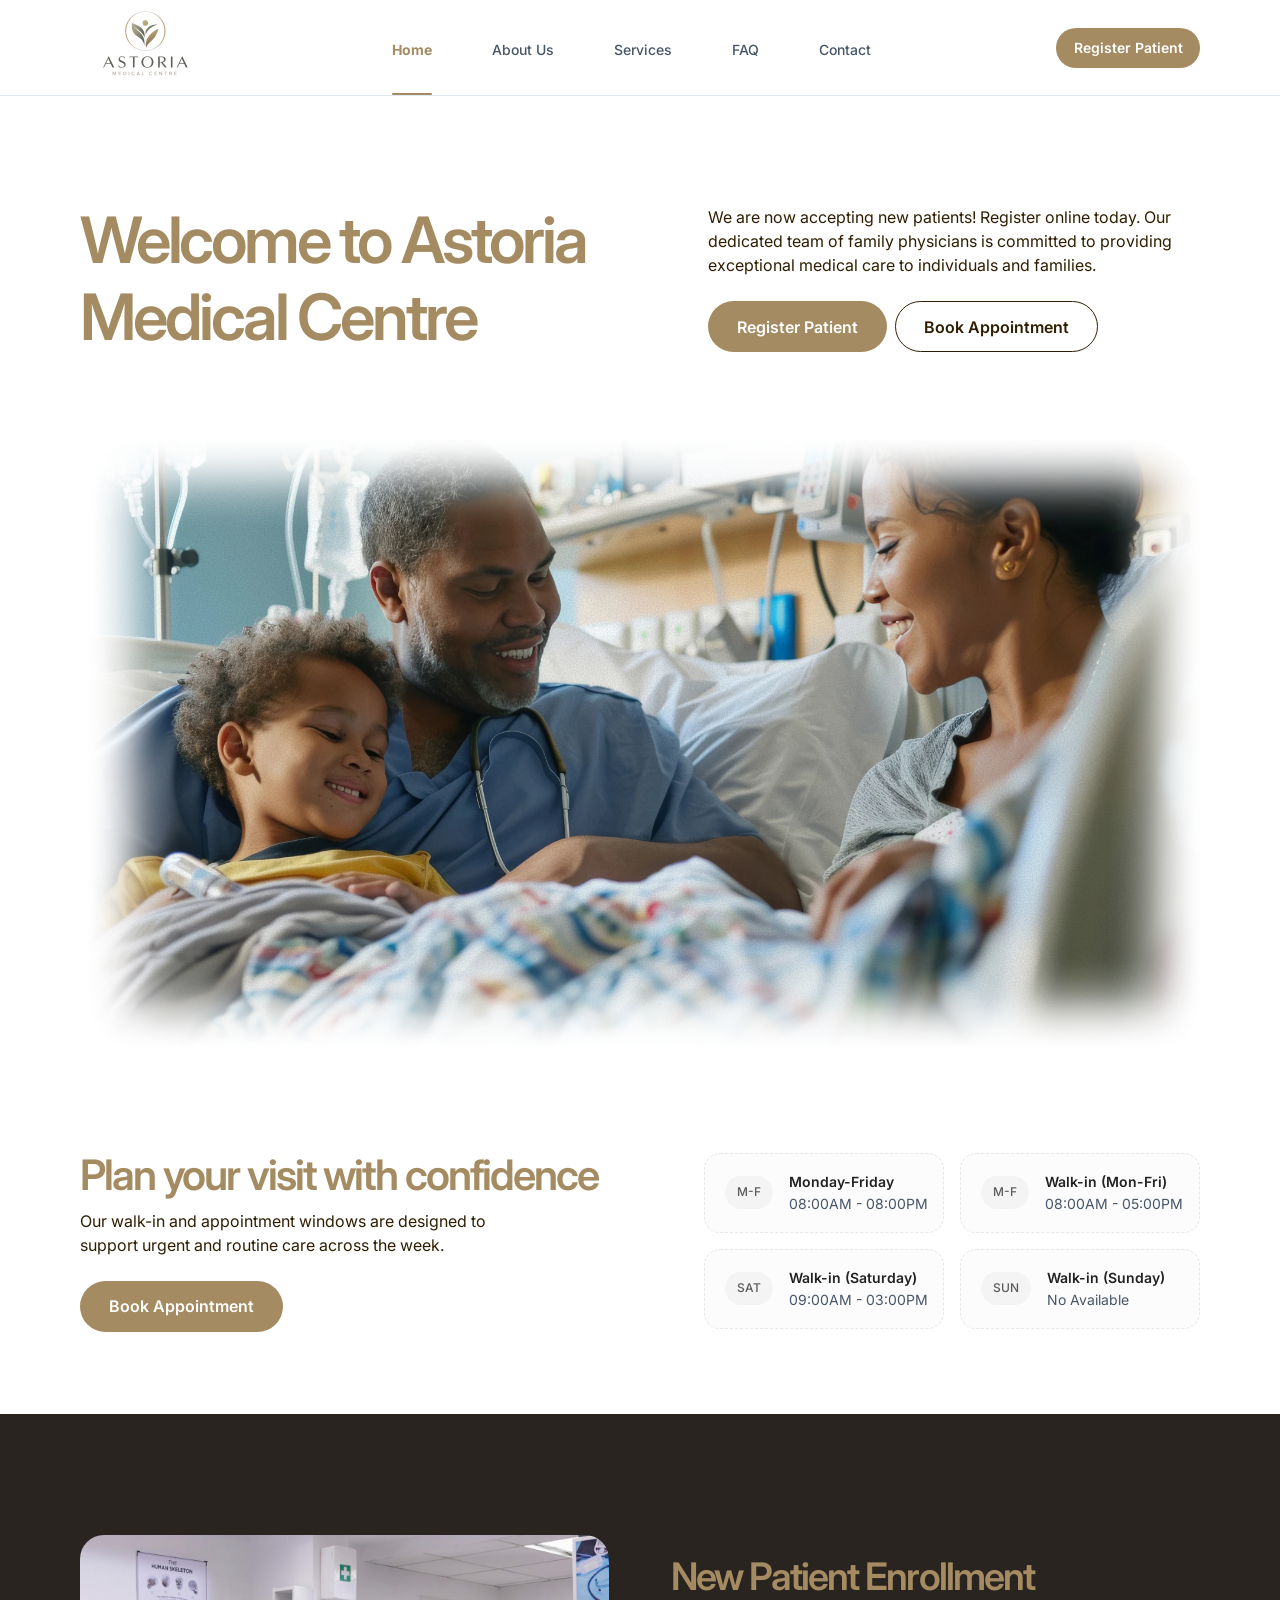
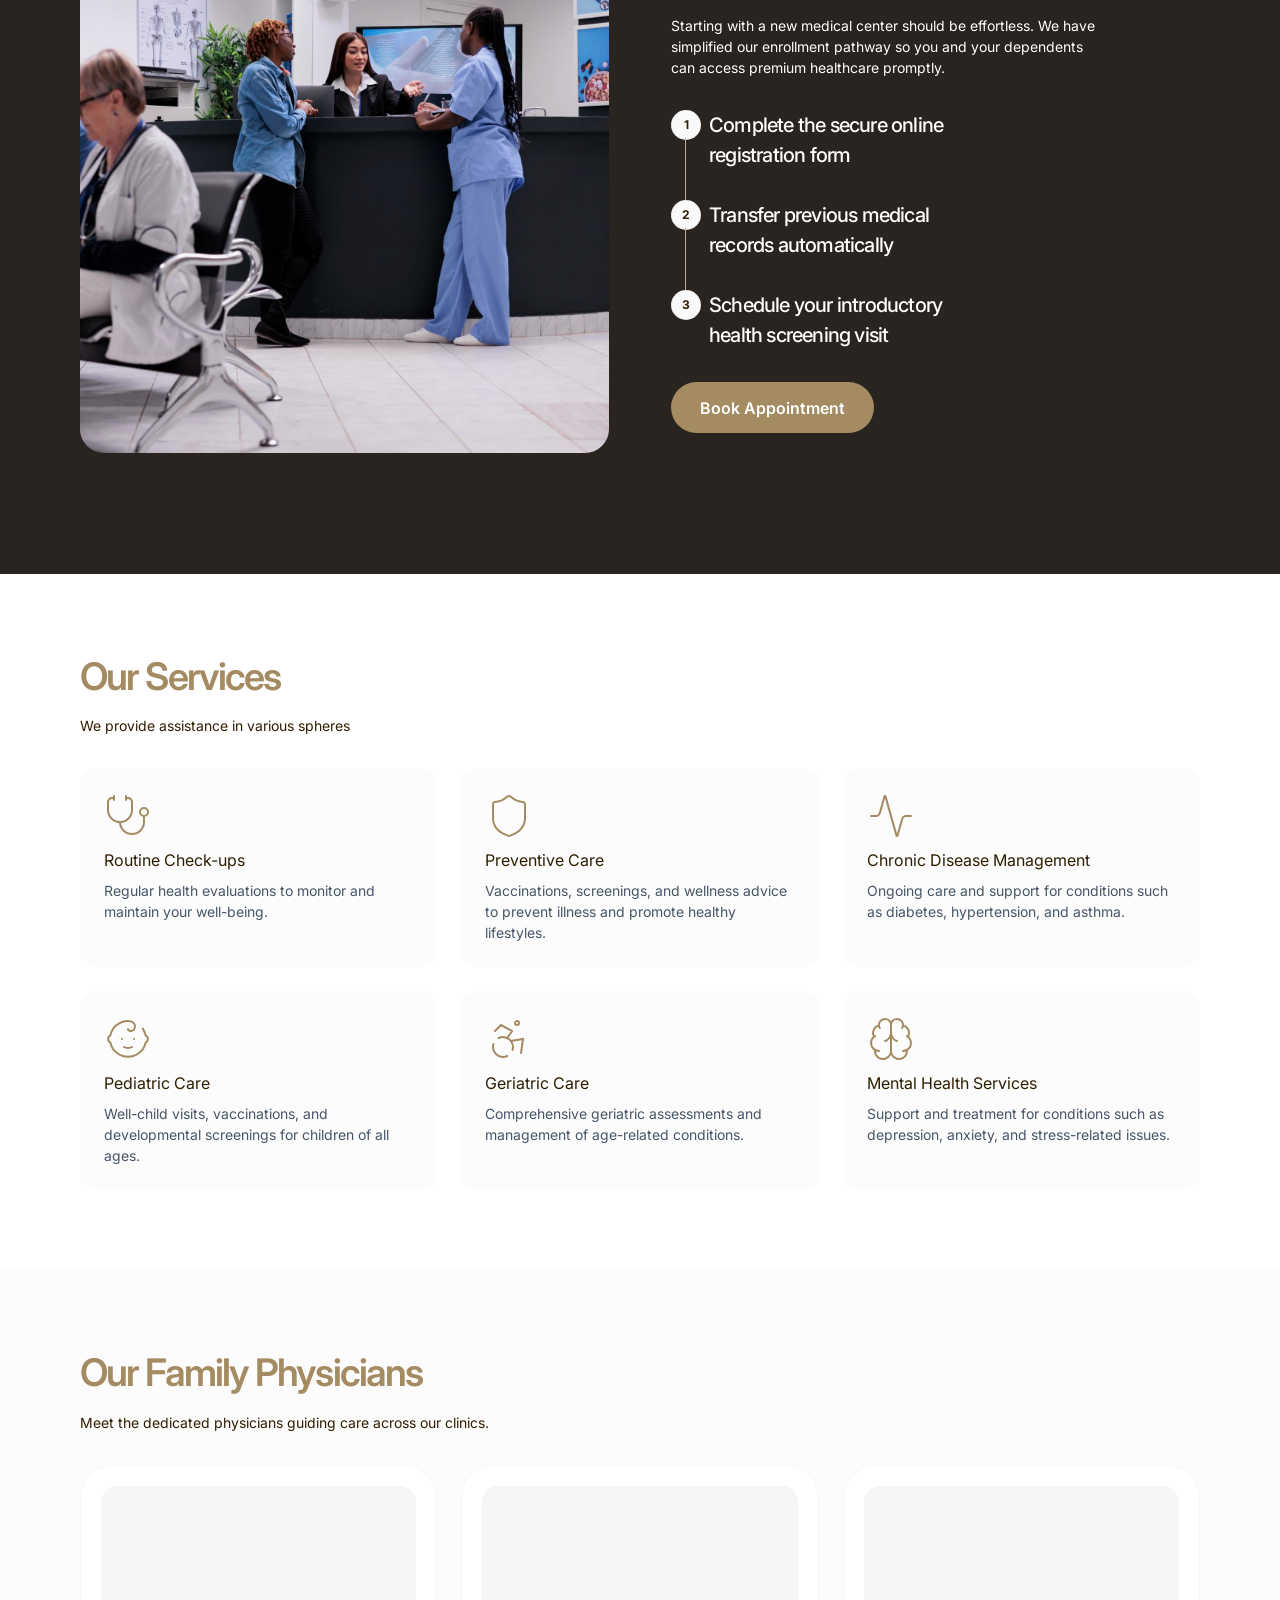
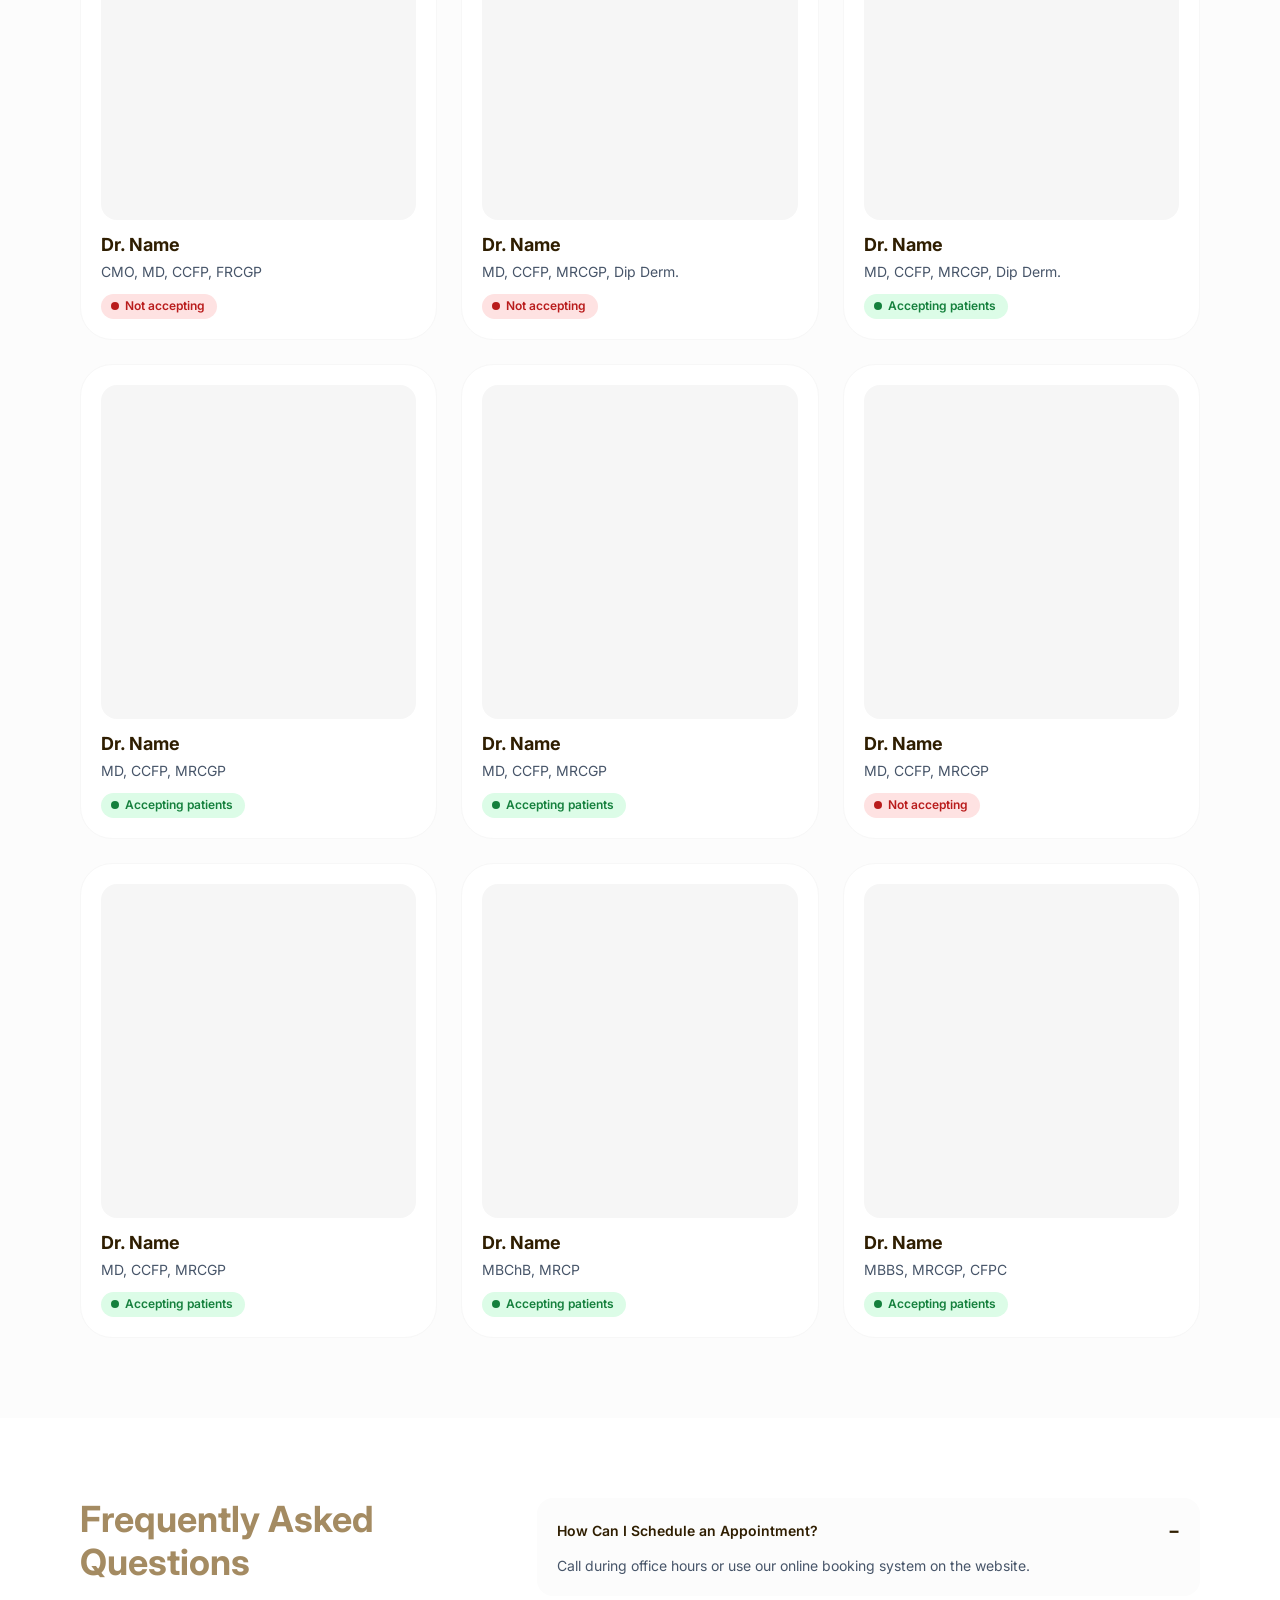
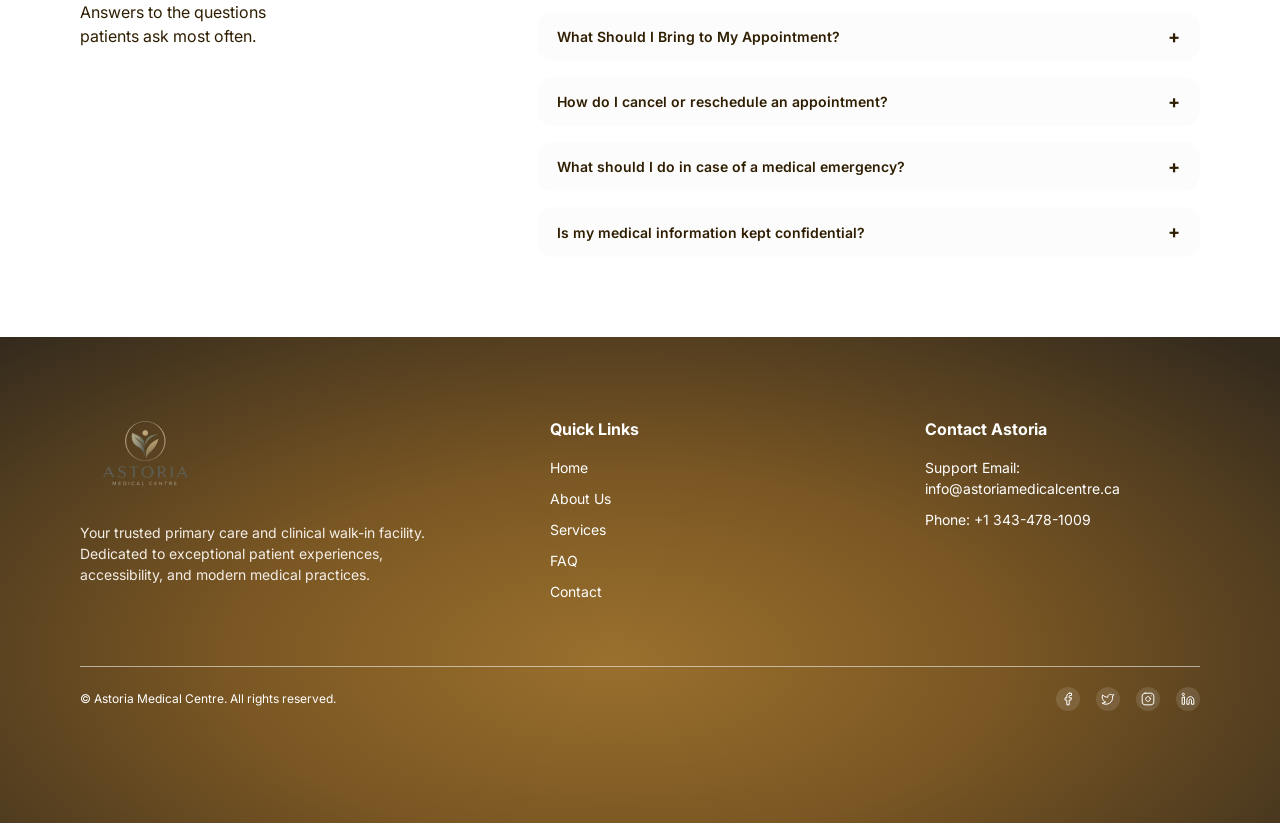
==== index.html @ bd4f6061 "Unify navigation and make booking drawer full height" ====
<!doctype html>
<html lang="en">
<head>
  <meta charset="UTF-8"><meta name="viewport" content="width=device-width, initial-scale=1">
  <meta name="description" content="Astoria Medical Centre offers family medicine, preventive care and clinical walk-in services.">
  <title>Astoria Medical Centre | Family Care</title>
  <link rel="icon" href="assets/astoria-logo.png">
  <link rel="preconnect" href="https://fonts.googleapis.com"><link rel="preconnect" href="https://fonts.gstatic.com" crossorigin>
  <link href="https://fonts.googleapis.com/css2?family=Inter:wght@400;500;600;700&display=swap" rel="stylesheet">
  <link rel="stylesheet" href="styles.css?v=20260928cleanup"><script src="app.js?v=20260928cleanup" defer></script>
</head>
<body data-page="home">
  <a class="skip-link" href="#main-content">Skip to content</a><div id="site-header"></div>
  <main id="main-content">
    <section class="home-hero" id="home">
      <div class="container home-hero-copy">
        <h1>Welcome to Astoria<br>Medical Centre</h1>
        <div class="home-hero-aside"><p>We are now accepting new patients! Register online today. Our dedicated team of family physicians is committed to providing exceptional medical care to individuals and families.</p><div class="button-row"><button class="button button-primary" type="button" data-booking>Register Patient</button><button class="button button-outline" type="button" data-booking>Book Appointment</button></div></div>
      </div>
      <div class="container hero-picture hero-picture-home"><img src="assets/hero-home.webp" alt="A family with their newborn and a clinician in a hospital room"></div>
    </section>
    <section class="home-hours" id="hours"><div class="container hours-layout">
      <div class="hours-intro"><h2>Plan your visit with confidence</h2><p>Our walk-in and appointment windows are designed to support urgent and routine care across the week.</p><button class="button button-primary" type="button" data-booking>Book Appointment</button></div>
      <div class="hours-grid" aria-label="Working hours">
        <div class="hours-card"><span class="day-badge">M-F</span><span><strong>Monday-Friday</strong><small>08:00AM - 08:00PM</small></span></div>
        <div class="hours-card"><span class="day-badge">M-F</span><span><strong>Walk-in (Mon-Fri)</strong><small>08:00AM - 05:00PM</small></span></div>
        <div class="hours-card"><span class="day-badge">SAT</span><span><strong>Walk-in (Saturday)</strong><small>09:00AM - 03:00PM</small></span></div>
        <div class="hours-card"><span class="day-badge">SUN</span><span><strong>Walk-in (Sunday)</strong><small>No Available</small></span></div>
      </div>
    </div></section>
    <section class="enrollment" id="new-patients"><div class="container enrollment-layout">
      <img class="enrollment-image" src="assets/clinic-team.jpg" alt="People speaking with the care team at a clinic reception">
      <div class="enrollment-copy"><div><h2>New Patient Enrollment</h2><p>Starting with a new medical center should be effortless. We have simplified our enrollment pathway so you and your dependents can access premium healthcare promptly.</p></div>
        <ol class="steps"><li>Complete the secure online<br class="desktop-break"> registration form</li><li>Transfer previous medical<br class="desktop-break"> records automatically</li><li>Schedule your introductory<br class="desktop-break"> health screening visit</li></ol>
        <button class="button button-primary" type="button" data-booking>Book Appointment</button>
      </div>
    </div></section>
    <section class="home-services" id="services"><div class="container"><div class="section-heading"><h2>Our Services</h2><p>We provide assistance in various spheres</p></div><div class="home-service-grid" id="home-service-grid"></div></div></section>
    <section class="physicians" id="doctors"><div class="container"><div class="section-heading"><h2>Our Family Physicians</h2><p>Meet the dedicated physicians guiding care across our clinics.</p></div><div class="doctor-grid" id="doctor-grid"></div></div></section>
    <section class="faq-section" id="faq"><div class="container faq-layout">
      <div class="section-heading"><h2>Frequently Asked<br>Questions</h2><p>Answers to the questions<br>patients ask most often.</p></div>
      <div class="faq-list">
        <details class="faq-item" name="astoria-faq" open><summary>How Can I Schedule an Appointment?<span aria-hidden="true"></span></summary><p>Call during office hours or use our online booking system on the website.</p></details>
        <details class="faq-item" name="astoria-faq"><summary>What Should I Bring to My Appointment?<span aria-hidden="true"></span></summary><p>Please bring your health card, photo identification, a list of your current medications, and any relevant medical records or referral documents.</p></details>
        <details class="faq-item" name="astoria-faq"><summary>How do I cancel or reschedule an appointment?<span aria-hidden="true"></span></summary><p>Contact the clinic as soon as possible during office hours. Our team will help you cancel or find another suitable appointment time.</p></details>
        <details class="faq-item" name="astoria-faq"><summary>What should I do in case of a medical emergency?<span aria-hidden="true"></span></summary><p>Call 911 or go to the nearest emergency department immediately. Do not use the online appointment form for urgent or life-threatening situations.</p></details>
        <details class="faq-item" name="astoria-faq"><summary>Is my medical information kept confidential?<span aria-hidden="true"></span></summary><p>Contact the clinic directly for details of its privacy practices and how your health information is handled.</p></details>
      </div>
    </div></section>
  </main><div id="site-footer"></div><div id="booking-panel"></div>
</body></html>
---- styles.css ----
:root{--gold:#a48b62;--ink:#2f1e01;--muted:#6e665e;--dark:#29241f;--border:#e7e7e7;--slate:#475569}
*{box-sizing:border-box}
html{scroll-behavior:smooth}
section[id],footer[id]{scroll-margin-top:96px}
body{margin:0;background:#fff;color:var(--ink);font-family:Inter,Arial,sans-serif;-webkit-font-smoothing:antialiased}
button,input,select,textarea{font:inherit}
button{cursor:pointer}
a{color:inherit;text-decoration:none}
h1,h2,h3,p,blockquote{margin:0}
img{display:block;max-width:100%}
.container{width:min(1280px,calc(100% - 160px));margin-inline:auto}
.skip-link{position:absolute;top:-100px;left:12px;padding:12px;background:#fff;z-index:100}
.skip-link:focus{top:12px}
:focus-visible{outline:3px solid var(--gold);outline-offset:3px}
.button{display:inline-flex;align-items:center;justify-content:center;min-height:51px;padding:16px 28px;border-radius:50px;border:1.5px solid transparent;white-space:nowrap;font-size:16px;font-weight:600;line-height:1;transition:background .18s,color .18s,transform .18s}
.button:hover{transform:translateY(-1px)}
.button-primary{background:var(--gold);color:#fff}
.button-primary:hover{background:#8f754d}
.button-outline{border-color:var(--ink);background:#fff;color:var(--ink)}
.button-outline-light{border-color:#fff;background:transparent;color:#fff}
.button-row{display:flex;gap:8px;align-items:center}
#site-header{position:sticky;top:0;z-index:100}
.site-header{height:96px;border-bottom:1px solid #e2e8f0;background:#fff;position:relative;z-index:10}
.nav-layout{height:100%;display:flex;align-items:center;justify-content:space-between}
.brand{width:127px;flex:none}
.brand img{width:127px;height:81px;object-fit:contain}
.site-menu{height:100%;display:flex;align-items:stretch;justify-content:center;gap:60px;margin-left:auto;margin-right:auto}
.nav-link{display:flex;align-items:flex-start;justify-content:space-between;flex-direction:column;padding-top:40px;white-space:nowrap;font-size:14px;font-weight:500;line-height:1.4;color:#475569}
.nav-link::after{content:"";display:block;width:100%;height:2px;background:transparent;border-radius:2px}
.nav-link:hover,.nav-link.active{color:var(--gold)}
.nav-link.active{font-weight:700}
.nav-link.active::after{background:var(--gold)}
.nav-cta{min-height:38px;width:144px;padding:12px 20px;font-size:14px;flex:none}
.menu-toggle{display:none}
.home-hero{padding-top:106px;background:#fff;overflow:hidden}
.home-hero-copy{display:flex;justify-content:space-between;align-items:start;min-height:154px;gap:38px}
.home-hero h1{font-size:64px;line-height:1.2;font-weight:600;letter-spacing:-.05em;color:var(--gold);white-space:nowrap}
.home-hero-aside{width:492px;flex:none;display:flex;flex-direction:column;gap:24px;padding-top:3px}
.home-hero-aside p{font-size:16px;line-height:1.5;color:var(--ink)}
.hero-picture-home{max-width:1265px;margin-top:84px;overflow:hidden}
.hero-picture-home img{width:100%;height:auto}
.home-hours{padding:82px 0}
.hours-layout{display:flex;align-items:center;justify-content:space-between;gap:24px}
.hours-intro{display:flex;flex-direction:column;align-items:flex-start;gap:24px;flex:1;min-width:0}
.hours-intro h2{font-size:42px;line-height:1.2;letter-spacing:-.05em;color:var(--gold);font-weight:600;white-space:nowrap;margin-bottom:-16px}
.hours-intro p{font-size:16px;line-height:1.5;max-width:411px}
.hours-grid{display:grid;grid-template-columns:repeat(2,240px);gap:16px;width:496px}
.hours-card{display:flex;gap:16px;align-items:center;min-height:80px;padding:16px 20px;background:#fcfcfc;border:1px dashed var(--border);border-radius:16px}
.hours-card>span:last-child{display:flex;flex-direction:column;gap:2px;white-space:nowrap}
.day-badge{flex:none;white-space:nowrap;font-size:12px;font-weight:500;color:#5b5b5b;background:#f4f4f4;padding:8px 12px;border-radius:20px;line-height:1.4}
.hours-card strong{font-size:14px;line-height:1.4;color:#222;font-weight:600}
.hours-card small{font-size:14px;line-height:1.5;color:var(--slate)}
.enrollment{background:var(--dark);color:#fff}
.enrollment-layout{display:grid;grid-template-columns:minmax(0,677px) minmax(0,541px);gap:62px;align-items:center;min-height:760px}
.enrollment-image{width:100%;height:518px;object-fit:cover;border-radius:24px}
.enrollment-copy{display:flex;flex-direction:column;align-items:flex-start;gap:32px}
.enrollment-copy>div:first-child{display:flex;flex-direction:column;gap:16px}
.enrollment h2{font-size:38px;line-height:1.2;letter-spacing:-.05em;color:var(--gold);font-weight:600}
.enrollment p{font-size:14px;line-height:1.5;max-width:439px}
.steps{counter-reset:step;list-style:none;padding:0;margin:0;display:flex;flex-direction:column}
.steps li{counter-increment:step;position:relative;display:flex;align-items:start;gap:8px;min-height:90px;font-size:20px;line-height:1.5;letter-spacing:-.04em;font-weight:500}
.steps li:last-child{min-height:auto}
.steps li::before{content:counter(step);display:grid;place-items:center;flex:none;width:28px;height:28px;border:1px dashed var(--border);border-radius:50%;background:#f9f9f9;color:var(--ink);font-size:12px;line-height:1.4;letter-spacing:0;font-weight:700}
.steps li:not(:last-child)::after{content:"";position:absolute;top:28px;left:14px;height:62px;border-left:1px solid #b4aca1}
.home-services{padding:80px 0}
.section-heading{display:flex;flex-direction:column;gap:16px}
.section-heading h2{font-size:38px;line-height:1.2;letter-spacing:-.05em;color:var(--gold);font-weight:600}
.section-heading p{font-size:14px;line-height:1.5}
.home-service-grid{display:grid;grid-template-columns:repeat(3,minmax(0,1fr));gap:24px;margin-top:32px}
.home-service-card{min-height:180px;background:#fcfcfc;border-radius:16px;padding:24px;display:flex;flex-direction:column;align-items:flex-start;gap:8px}
.home-service-card img{width:48px;height:48px}
.home-service-card h3{font-size:16px;line-height:1.5;font-weight:400}
.home-service-card p{font-size:14px;line-height:1.5;color:var(--slate)}
.physicians{padding:80px 0;background:#fcfcfc}
.doctor-grid{display:grid;grid-template-columns:repeat(3,minmax(0,1fr));gap:24px;margin-top:32px}
.doctor-card{display:flex;flex-direction:column;gap:12px;min-width:0;padding:20px;background:#fff;border:1px solid #f7f7f7;border-radius:32px}
.doctor-photo{width:100%;height:334px;flex:none;background:#f6f6f6;border-radius:16px}
.doctor-info{display:flex;flex-direction:column;align-items:flex-start;gap:4px}
.doctor-info h3{font-size:18px;line-height:1.4;font-weight:700}
.doctor-info p{font-size:14px;line-height:1.5;color:var(--slate)}
.status-badge{display:inline-flex;align-items:center;gap:6px;padding:4px 12px 4px 10px;border-radius:100px;font-size:12px;line-height:1.4;font-weight:600;white-space:nowrap;margin-top:8px}
.status-badge.accepting{color:#15803d;background:#dcfce7}
.status-badge.not-accepting{color:#b91c1c;background:#fee2e2}
.status-dot{width:8px;height:8px;border-radius:50%;background:currentColor}
.faq-section{padding:80px 0}
.faq-layout{display:grid;grid-template-columns:409px minmax(0,702px);justify-content:space-between;gap:48px}
.faq-list{display:flex;flex-direction:column;gap:16px}
.faq-layout .section-heading h2{font-size:36px;font-weight:700;letter-spacing:0}
.faq-layout .section-heading p{font-size:16px;max-width:203px}
.faq-item{background:#fcfcfc;border-radius:16px;overflow:hidden}
.faq-item summary{display:flex;justify-content:space-between;align-items:center;gap:16px;padding:12px 20px;list-style:none;cursor:pointer;font-size:14px;font-weight:600}
.faq-item summary::-webkit-details-marker{display:none}
.faq-item summary span{font-size:18px;line-height:1.4;font-weight:700}
.faq-item summary span::before{content:"+"}
.faq-item[open] summary span::before{content:"−"}
.faq-item[open]{padding:20px}
.faq-item[open] summary{padding:0}
.faq-item p{font-size:14px;line-height:1.5;color:var(--slate);margin-top:12px}
.inner-hero{background:#fff}
.inner-hero-layout{display:grid;grid-template-columns:minmax(0,1fr) 701px;gap:76px;align-items:center;min-height:745px}
.inner-hero-copy{display:flex;flex-direction:column;align-items:flex-start;gap:28px}
.inner-hero-copy h1{font-size:58px;line-height:1.08;letter-spacing:-.04em;font-weight:600;color:var(--gold)}
.inner-hero-copy p{font-size:18px;line-height:1.55;color:var(--muted)}
.inner-hero-picture{width:701px}
.inner-hero-picture img{width:100%;height:auto}
.services-hero .inner-hero-layout{min-height:760px}
.story-section{background:#fcfcfc;padding:96px 0}
.story-layout{display:grid;grid-template-columns:560px minmax(0,1fr);align-items:center;gap:72px;min-height:526px}
.rounded-picture{width:100%;object-fit:cover;border-radius:24px}
.story-layout>.rounded-picture{height:430px}
.story-copy{display:flex;flex-direction:column;gap:28px}
.story-copy h2,.life-heading h2,.community-section h2{font-size:42px;line-height:1.16;letter-spacing:-.04em;color:var(--gold);font-weight:600}
.story-copy p,.life-heading p,.community-section p{font-size:16px;line-height:1.55;color:var(--muted)}
.story-copy blockquote{border-left:3px solid var(--gold);padding:12px 0 12px 16px;font-size:16px;line-height:1.45;font-weight:700}
.life-section{padding:80px 0}
.life-heading{display:flex;justify-content:space-between;align-items:start;gap:48px;margin-bottom:48px}
.life-heading h2{flex:0 1 620px}
.life-heading p{max-width:400px}
.life-layout{display:grid;grid-template-columns:617px minmax(0,1fr);align-items:center;gap:47px}
.life-layout>.rounded-picture{height:448px}
.life-list{display:flex;flex-direction:column}
.life-item{display:flex;align-items:center;gap:18px;min-height:112px;padding:20px 0;border-bottom:1px solid var(--border)}
.life-item:last-child{border-bottom:0}
.life-item>span:last-child{display:flex;flex-direction:column;gap:8px}
.life-item strong{font-size:17px;line-height:1.3}
.life-item small{font-size:14px;color:var(--muted)}
.circle-icon{display:grid;place-items:center;flex:none;width:48px;height:48px;border-radius:50%;background:#f7f4ef}
.circle-icon img{display:block}
.values-section{background:var(--dark);color:#fff;padding:80px 0}
@media(min-width:701px){.life-section{min-height:800px;display:flex;align-items:center}.values-section{min-height:566px;display:flex;align-items:center}}
.values-heading{display:flex;justify-content:space-between;align-items:start;gap:48px;margin-bottom:48px}
.values-heading h2{font-size:42px;line-height:1.16;letter-spacing:-.04em;font-weight:600;max-width:520px}
.values-heading p{font-size:18px;line-height:1.5;max-width:540px}
.values-grid{display:grid;grid-template-columns:repeat(4,1fr);gap:16px}
.value-card{background:#39332d;border:1px solid #484039;border-radius:16px;padding:24px;min-height:207px}
.value-icon{display:grid;place-items:center;width:42px;height:42px;background:var(--gold);border-radius:50%;margin-bottom:20px}
.value-card h3{font-size:18px;line-height:1.3;margin-bottom:8px}
.value-card p{font-size:14px;line-height:1.5;color:#e1dbd4}
.community-section{background:#fcfcfc;padding:96px 0}
.community-layout{display:grid;grid-template-columns:minmax(0,1fr) 560px;gap:72px;align-items:center;min-height:390px}
.community-layout>div{max-width:530px}
.community-section p{margin-top:18px}
.community-layout>.rounded-picture{height:390px}
.check-list{list-style:none;padding:0;margin:56px 0 0;display:flex;flex-direction:column;gap:16px;font-size:14px}
.check-list li{display:flex;align-items:center;gap:10px}
.check-list li::before{content:"";display:block;width:22px;height:22px;flex:none;border-radius:50%;background:#f7f3ec url('assets/icons/about-check.svg') center / 15px 15px no-repeat}
.closing-callout{background:var(--dark);color:#fff;padding:80px 0}
.callout-layout{display:flex;align-items:center;justify-content:space-between;gap:48px;min-height:170px}
.callout-layout h2{font-size:36px;line-height:1.2;letter-spacing:-.03em;font-weight:600}
.callout-layout p{font-size:16px;line-height:1.55;color:#ddd7d0;max-width:670px;margin-top:18px}
.callout-actions{display:flex;flex-direction:column;gap:12px;width:310px;flex:none}
.callout-actions .button{width:100%}
.service-details{padding:96px 0}
.service-intro{display:flex;flex-direction:column;align-items:center;gap:18px;text-align:center;max-width:760px;margin:0 auto 56px}
.service-intro h2{font-size:42px;line-height:1.18;letter-spacing:-.04em;font-weight:600;color:var(--gold);max-width:590px}
.service-intro p{font-size:18px;line-height:1.55;color:var(--muted)}
.detail-grid{display:grid;grid-template-columns:repeat(2,minmax(0,1fr));gap:20px}
.detail-card{display:flex;flex-direction:column;gap:22px;min-height:300px;padding:30px;border:1px solid var(--border);border-radius:24px}
.detail-card:nth-child(3),.detail-card:nth-child(4){background:#f7f3ec}
.detail-heading{display:flex;align-items:center;gap:16px}
.detail-heading .circle-icon{width:46px;height:46px;background:#f7f3ec}
.detail-card:nth-child(3) .circle-icon,.detail-card:nth-child(4) .circle-icon{background:transparent}
.detail-heading h3{font-size:22px;line-height:1.25;font-weight:700}
.detail-card>p{font-size:15px;line-height:1.55;color:var(--muted)}
.detail-benefits{list-style:none;padding:0;margin:0;display:flex;flex-direction:column;gap:10px}
.detail-benefits li{display:flex;align-items:center;gap:10px;font-size:14px;line-height:1.45}
.detail-benefits li::before{content:"";display:block;width:22px;height:22px;flex:none;border-radius:50%;background:#f7f3ec url('assets/icons/services-check.svg') center / 12px 12px no-repeat}
.site-footer{min-height:486px;color:#fff;background:radial-gradient(ellipse at 48% 66%,#9a702d 0%,#795623 42%,#352b1d 95%)}
.footer-main{display:grid;grid-template-columns:370px 1fr 1fr;gap:100px;padding-top:80px;padding-bottom:64px}
.footer-brand img{width:127px;height:81px;object-fit:contain}
.footer-brand p{font-size:14px;line-height:1.5;max-width:370px;margin-top:24px;color:#f4eee7}
.footer-links,.footer-contact{display:flex;flex-direction:column;align-items:flex-start;gap:10px;font-size:14px;line-height:1.5}
.footer-links h2,.footer-contact h2{font-size:16px;font-weight:700;margin-bottom:6px}
.footer-links a:hover,.footer-contact a:hover{text-decoration:underline}
.footer-bottom{border-top:1px solid rgba(255,255,255,.55);display:flex;align-items:center;justify-content:space-between;padding-top:20px;padding-bottom:40px}
.footer-bottom small{font-size:12px}
.social-icons{display:flex;align-items:center;gap:16px}
.social-icon{display:grid;place-items:center;width:24px;height:24px;border-radius:50%;background:rgba(255,255,255,.12)}
.social-icons img{width:14px;height:14px}
#booking-dialog{position:fixed;inset:0 0 0 auto;border:0;padding:0;width:min(458px,100vw);max-width:none;height:100dvh;max-height:100dvh;margin:0;overflow-y:auto;overscroll-behavior:contain;box-shadow:-20px 0 70px rgba(0,0,0,.15)}
#booking-dialog::backdrop{background:rgba(24,20,16,.55)}
#booking-dialog[open]{animation:drawer-enter .48s cubic-bezier(.22,1,.36,1) both}
#booking-dialog[open].is-closing{animation:drawer-exit .26s ease-in both}
#booking-dialog[open]::backdrop{animation:backdrop-enter .4s ease both}
#booking-dialog[open].is-closing::backdrop{animation:backdrop-exit .26s ease both}
@keyframes drawer-enter{from{transform:translateX(100%)}to{transform:translateX(0)}}
@keyframes drawer-exit{from{transform:translateX(0)}to{transform:translateX(100%)}}
@keyframes backdrop-enter{from{opacity:0}to{opacity:1}}
@keyframes backdrop-exit{from{opacity:1}to{opacity:0}}
@keyframes hero-enter{from{opacity:0;transform:translateY(20px)}to{opacity:1;transform:translateY(0)}}
.home-hero-copy h1,.home-hero-aside,.hero-picture-home,.inner-hero-copy>*,.inner-hero-picture{animation:hero-enter .7s cubic-bezier(.22,1,.36,1) both}
.home-hero-aside,.inner-hero-copy p{animation-delay:.12s}
.hero-picture-home,.inner-hero-copy .button{animation-delay:.22s}
.inner-hero-picture{animation-delay:.3s}
.reveal-on-scroll{opacity:0;transform:translateY(26px);transition:opacity .7s ease,transform .7s cubic-bezier(.22,1,.36,1);transition-delay:var(--reveal-delay,0ms)}
.reveal-on-scroll.is-visible{opacity:1;transform:translateY(0)}
.dialog-frame{min-height:100dvh;padding:40px;background:#fff;position:relative}
.dialog-close{position:absolute;right:18px;top:12px;background:none;border:0;font-size:30px;line-height:1;color:#6e665e}
#booking-form{min-height:calc(100dvh - 80px);display:flex;flex-direction:column;justify-content:space-between;gap:32px}
.form-intro{display:flex;flex-direction:column;gap:16px;margin-bottom:28px}
.form-intro h2{font-size:28px;letter-spacing:-.05em;line-height:1.2;color:var(--gold);font-weight:600}
.form-intro p{font-size:14px;line-height:1.5}
.form-fields{display:grid;grid-template-columns:repeat(2,minmax(0,1fr));gap:16px}
.form-fields label{display:flex;flex-direction:column;gap:6px;font-size:12px;font-weight:500;line-height:1.4;color:#525252}
.form-fields input,.form-fields select,.form-fields textarea{display:block;width:100%;height:44px;padding:12px 16px;border:1px solid #e5e5e5;border-radius:8px;background:#fff;color:var(--ink);font-size:12px;line-height:1.5;outline:none}
.form-fields textarea{height:120px;resize:vertical}
.form-fields :is(input,select,textarea):focus{border-color:var(--gold)}
.form-fields :is(input,textarea)::placeholder{color:#a3a3a3}
.form-fields .reason-field{grid-column:1/-1}
.form-bottom{margin-top:auto}
.form-bottom .button{width:100%;min-height:48px}
.booking-message{font-size:12px;line-height:1.45;color:#785b37;margin-bottom:18px}
.booking-message a{text-decoration:underline}
@media(max-width:1100px) and (min-width:701px){
  .container{width:calc(100% - 80px)}
  .site-menu{gap:24px}.nav-cta{width:auto}
  .home-hero h1{font-size:clamp(42px,5vw,64px)}.home-hero-aside{width:40%}
  .inner-hero-layout{grid-template-columns:1fr 50%;gap:32px}.inner-hero-picture{width:100%}
  .enrollment-layout{grid-template-columns:1fr 1fr;gap:36px}.enrollment-image{height:460px}
  .life-layout{grid-template-columns:1fr 1fr}.story-layout{grid-template-columns:1fr 1fr;gap:40px}
  .community-layout{grid-template-columns:1fr 1fr;gap:40px}.hours-intro h2{font-size:32px}
  .hours-grid{grid-template-columns:repeat(2,minmax(0,1fr));width:48%}.hours-card{padding:12px;gap:8px}.hours-card strong,.hours-card small{font-size:12px}
  .footer-main{gap:36px;grid-template-columns:2fr 1fr 1fr}
}
@media(max-width:900px) and (min-width:701px){
  .hours-layout{flex-direction:column;align-items:stretch}
  .hours-grid{width:100%}
}
@media(max-width:700px){
  section[id],footer[id]{scroll-margin-top:96px}
  .container{width:calc(100% - 48px)}
  .site-header{height:96px}
  .nav-layout{width:calc(100% - 32px)}
  .brand,.brand img{width:100px}.brand img{height:64px}
  .nav-cta{display:none}
  .menu-toggle{display:flex;width:43px;height:32px;flex:none;flex-direction:column;justify-content:center;align-items:center;gap:5px;padding:0;border:0;background:transparent}
  .menu-toggle span{display:block;width:29px;height:3.5px;border-radius:3px;background:var(--ink)}
  .site-menu{display:none;position:absolute;top:100%;left:0;right:0;height:auto;background:#fff;box-shadow:0 12px 22px #0001;padding:12px 24px 22px;flex-direction:column;gap:0;margin:0}
  .site-menu.is-open{display:flex;animation:menu-enter .28s cubic-bezier(.22,1,.36,1) both}
  .nav-link{padding:12px 0;font-size:16px;display:block}
  .nav-link::after{display:none}
  .button{min-height:48px}
  .button-row{flex-direction:column;align-items:stretch;gap:10px}
  .button-row .button{width:100%}
  .home-hero{padding:52px 0}
  .home-hero-copy{display:flex;flex-direction:column;gap:16px;min-height:0}
  .home-hero h1{font-size:32px;line-height:1.2;letter-spacing:-.03em;font-weight:700;white-space:normal}
  .home-hero-aside{width:100%;gap:24px;padding:0}
  .home-hero-aside p{font-size:14px;line-height:1.5}
  .home-hero .button-row .button:first-child{height:54px}
  .home-hero .button-row .button:last-child{height:57px}
  .hero-picture-home{margin-top:32px;max-width:none}
  .home-hours{padding:32px 0}
  .hours-layout{display:flex;flex-direction:column;align-items:stretch;gap:24px}
  .hours-intro{display:block}
  .hours-intro h2{font-size:26px;line-height:1.2;letter-spacing:-.02em;white-space:normal;margin:0 0 8px;font-weight:700}
  .hours-intro p{font-size:14px;line-height:1.5}
  .hours-intro .button{display:none}
  .hours-grid{display:flex;flex-direction:column;width:100%;gap:8px}
  .hours-card{width:100%;min-height:77px;padding:16px 20px}
  .enrollment-layout{display:flex;flex-direction:column;gap:24px;min-height:0;padding:52px 0;align-items:stretch}
  .enrollment-image{height:180px;border-radius:24px}
  .enrollment-copy{gap:34px}
  .enrollment-copy>div:first-child{gap:8px}
  .enrollment h2{font-size:26px;letter-spacing:-.05em}
  .enrollment p{font-size:14px}
  .steps{width:100%}
  .steps li{font-size:18px;letter-spacing:-.04em;min-height:101px}
  .steps li:last-child{min-height:54px}
  .steps li:not(:last-child)::after{height:73px}
  .desktop-break{display:none}
  .enrollment .button{width:100%;height:54px}
  .home-services{padding:52px 0}
  .section-heading{gap:16px}
  .section-heading h2{font-size:26px;letter-spacing:-.05em}
  .section-heading p{font-size:14px}
  .home-service-grid{grid-template-columns:1fr;gap:16px;margin-top:24px}
  .home-service-card{min-height:0;padding:24px}
  .home-service-card img{width:48px;height:48px}
  .physicians{padding:52px 0;border-top:1px solid #e2e8f0;border-bottom:1px solid #e2e8f0}
  .doctor-grid{grid-template-columns:1fr;gap:20px;margin-top:24px}
  .doctor-card{border-color:#e2e8f0}
  .doctor-photo{height:334px}
  .faq-section{display:none}
  .faq-section.is-mobile-open{display:block;padding:52px 0}
  .faq-layout{display:block}
  .faq-list{margin-top:28px}
  .inner-hero-layout{display:flex;flex-direction:column;gap:34px;align-items:stretch;min-height:0;padding-top:52px;padding-bottom:64px}
  .about-hero .inner-hero-layout{padding-top:48px;gap:34px}
  .inner-hero-copy{gap:22px}
  .inner-hero-copy h1{font-size:32px;line-height:1.15;letter-spacing:-.04em}
  .inner-hero-copy p{font-size:14px;line-height:1.55}
  .inner-hero-copy .button{width:100%}
  .about-hero .inner-hero-copy .button{width:201px}
  .inner-hero-picture{width:100%}
  .services-hero .inner-hero-layout{min-height:0}
  .services-hero .inner-hero-copy h1{line-height:1.4}
  .story-section{padding:64px 0}
  .story-layout{display:flex;flex-direction:column;gap:34px;min-height:0;align-items:stretch}
  .story-layout>.rounded-picture{height:272px}
  .story-copy{gap:24px}
  .story-copy h2,.life-heading h2,.community-section h2{font-size:30px;line-height:1.2;letter-spacing:-.04em}
  .story-copy p,.life-heading p,.community-section p{font-size:14px;line-height:1.55}
  .story-copy blockquote{font-size:14px}
  .life-section{padding:64px 0}
  .life-heading{display:flex;flex-direction:column;gap:16px;margin-bottom:32px}
  .life-heading h2{flex:auto}
  .life-layout{display:flex;flex-direction:column;gap:32px;align-items:stretch}
  .life-layout>.rounded-picture{height:276px}
  .life-item{min-height:86px}
  .life-item strong{font-size:16px}.life-item small{font-size:12px}
  .circle-icon{width:46px;height:46px}
  .values-section{padding:64px 0}
  .values-heading{display:flex;flex-direction:column;gap:18px;margin-bottom:34px}
  .values-heading h2{font-size:30px;line-height:1.2}
  .values-heading p{font-size:14px;line-height:1.55}
  .values-grid{grid-template-columns:1fr;gap:14px}
  .value-card{min-height:0;padding:22px;display:grid;grid-template-columns:46px 1fr;column-gap:16px;align-items:start}
  .value-icon{width:46px;height:46px;grid-row:1/3;margin:0}
  .value-card h3{font-size:17px;margin:0 0 8px}
  .value-card p{font-size:12px}
  .community-section{padding:64px 0}
  .community-layout{display:flex;flex-direction:column;gap:32px;align-items:stretch;min-height:0}
  .community-section p{margin-top:16px}
  .check-list{margin-top:30px;font-size:12px;gap:14px}
  .community-layout>.rounded-picture{height:260px}
  .closing-callout{padding:64px 0}
  .callout-layout{display:flex;flex-direction:column;align-items:stretch;gap:32px;min-height:0}
  .callout-layout h2{font-size:30px}
  .callout-layout p{font-size:14px;margin-top:16px}
  .callout-actions{width:100%}
  .service-details{padding:64px 0}
  .service-intro{align-items:flex-start;text-align:left;gap:14px;margin-bottom:34px}
  .service-intro h2{font-size:28px;line-height:1.4;letter-spacing:-.04em}
  .service-intro p{font-size:14px;line-height:1.55}
  .detail-grid{grid-template-columns:1fr;gap:16px}
  .detail-card{min-height:0;padding:22px;border-radius:16px;gap:18px}
  .detail-heading{gap:14px}
  .detail-heading h3{font-size:18px}
  .detail-card>p{font-size:12px;line-height:1.55}
  .detail-benefits li{font-size:14px}
  .site-footer{min-height:603px}
  .footer-main{width:calc(100% - 32px);display:grid;grid-template-columns:minmax(0,100px) minmax(0,1fr);gap:32px 22px;padding-top:40px;padding-bottom:32px}
  .footer-brand{grid-column:1/-1}
  .footer-brand img{width:100px;height:64px}
  .footer-brand p{font-size:12px;margin-top:20px;max-width:342px}
  .footer-links,.footer-contact{font-size:12px;gap:8px;overflow-wrap:anywhere}
  .footer-links h2,.footer-contact h2{font-size:14px}
  .footer-bottom{width:calc(100% - 32px);padding-top:18px;padding-bottom:30px;align-items:flex-start;gap:18px;flex-direction:column}
  .footer-bottom small{font-size:11px}
  #booking-dialog{width:100vw;max-height:100dvh;height:100dvh;margin:0}
  .dialog-frame{padding:32px 24px;min-height:100dvh}
  #booking-form{min-height:calc(100dvh - 64px)}
  .form-fields{grid-template-columns:1fr}
  .form-intro{padding-right:20px}
}
@media(max-width:370px){
  .container{width:calc(100% - 32px)}
  .hours-card{padding:14px}
  .footer-main,.footer-bottom{width:calc(100% - 32px)}
}
@keyframes menu-enter{from{opacity:0;transform:translateY(-10px)}to{opacity:1;transform:translateY(0)}}
@media(prefers-reduced-motion:reduce){
  html{scroll-behavior:auto}
  .home-hero-copy h1,.home-hero-aside,.hero-picture-home,.inner-hero-copy>*,.inner-hero-picture,#booking-dialog[open],#booking-dialog[open].is-closing,#booking-dialog[open]::backdrop,.site-menu.is-open{animation:none}
  .reveal-on-scroll{opacity:1;transform:none;transition:none}
  .button,.button:hover{transition:none;transform:none}
}
@media print{.reveal-on-scroll{opacity:1;transform:none}}
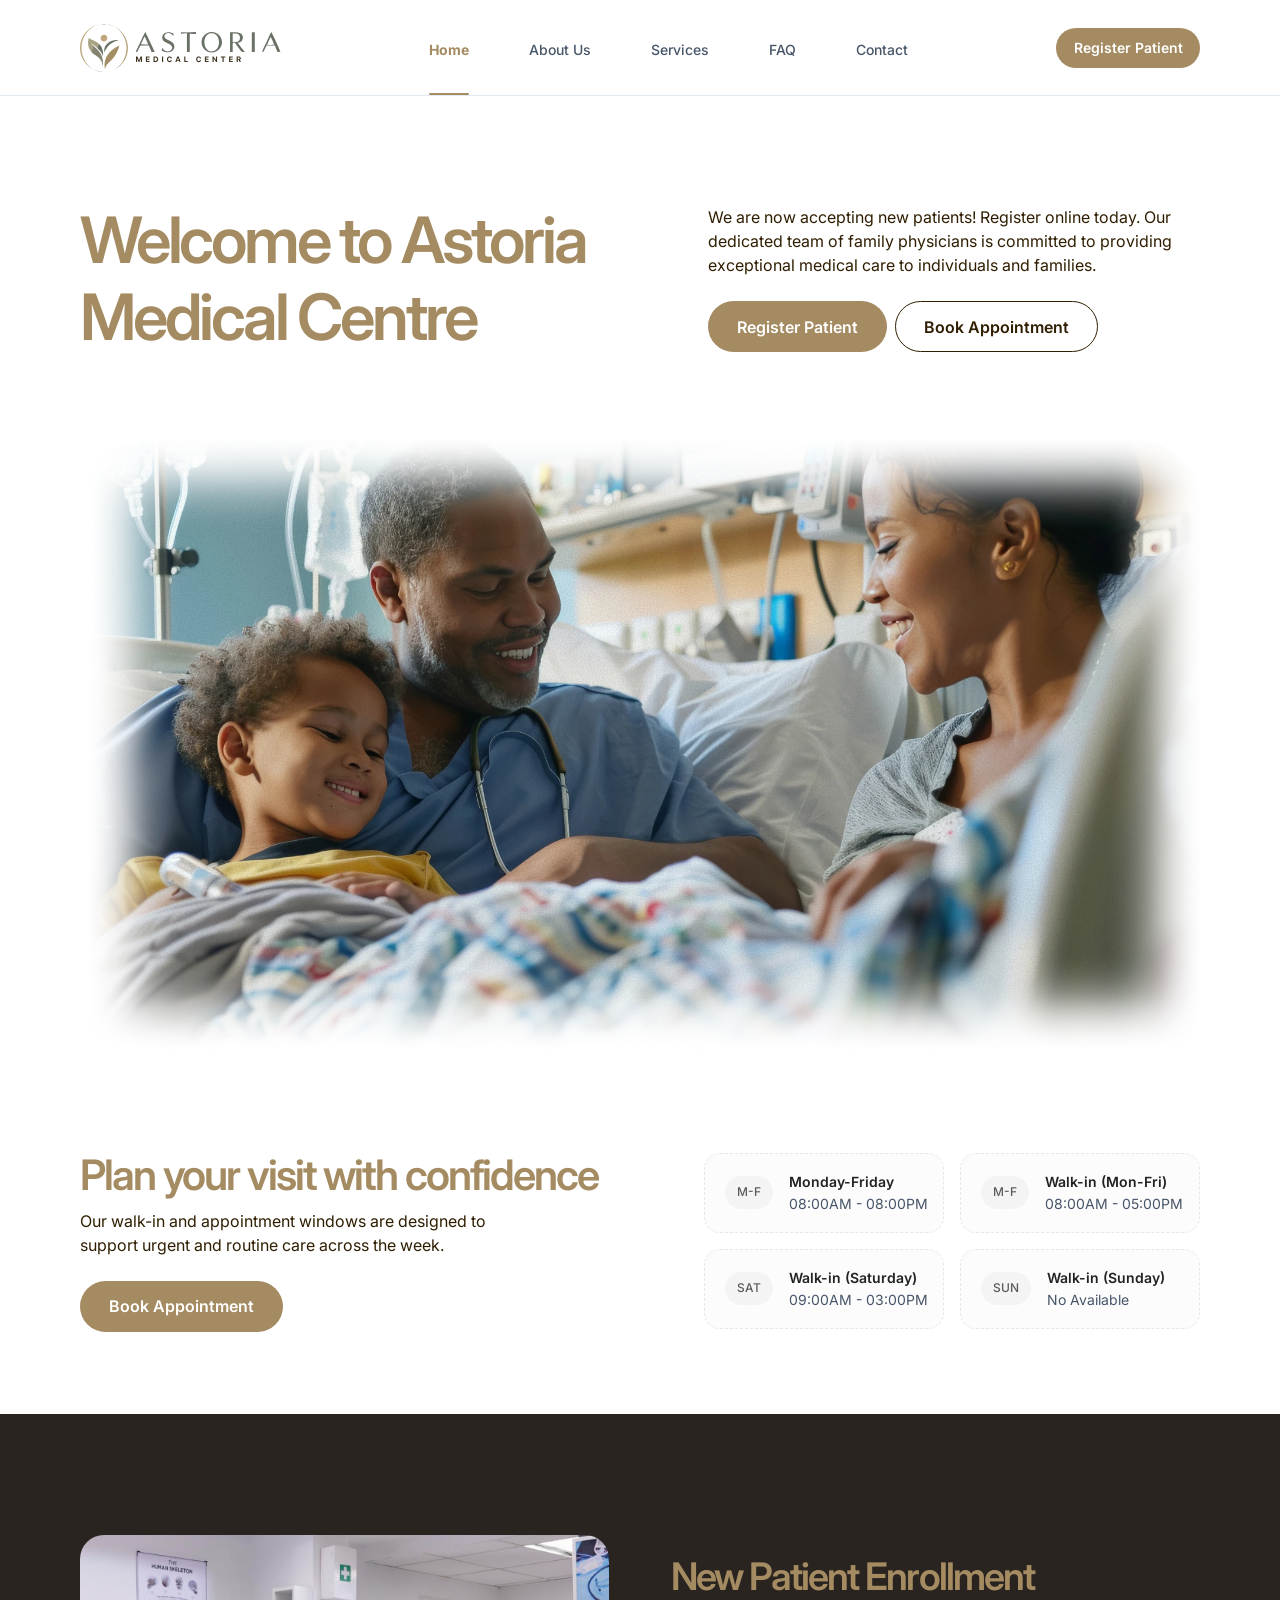
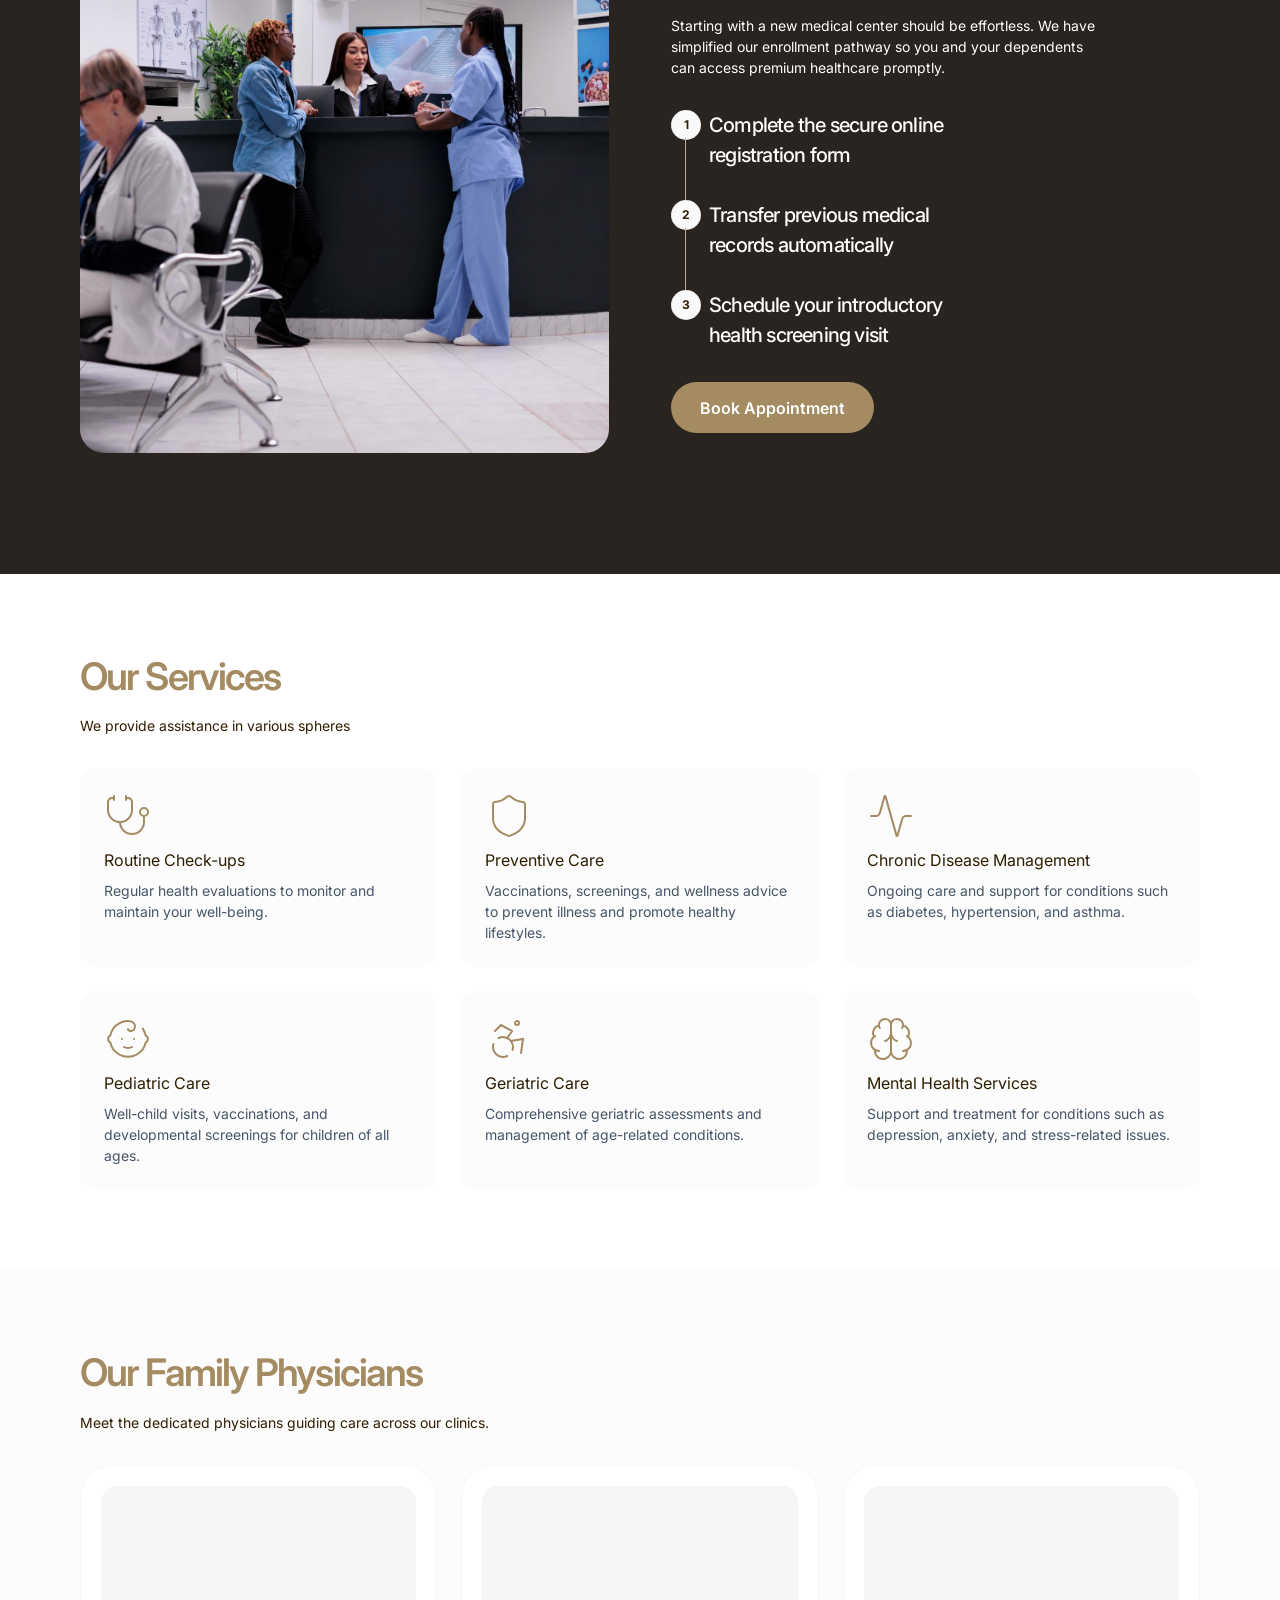
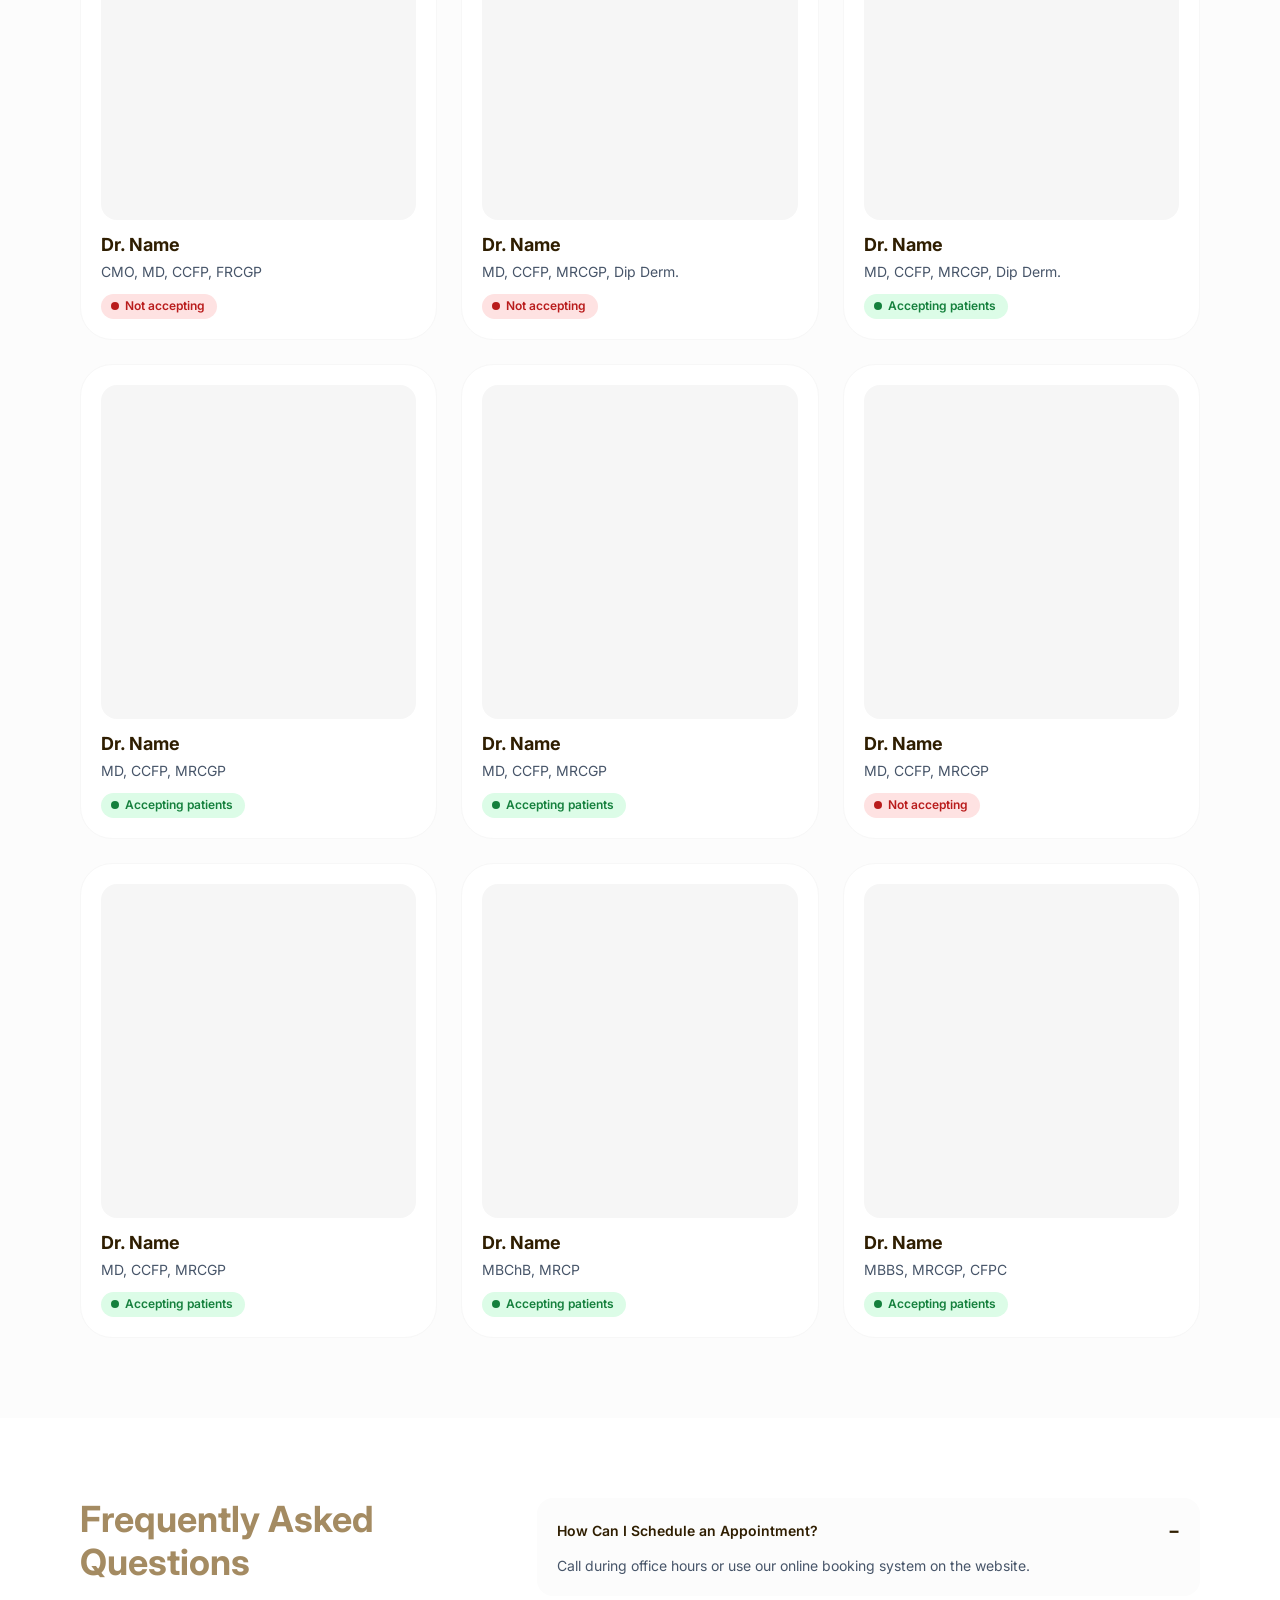
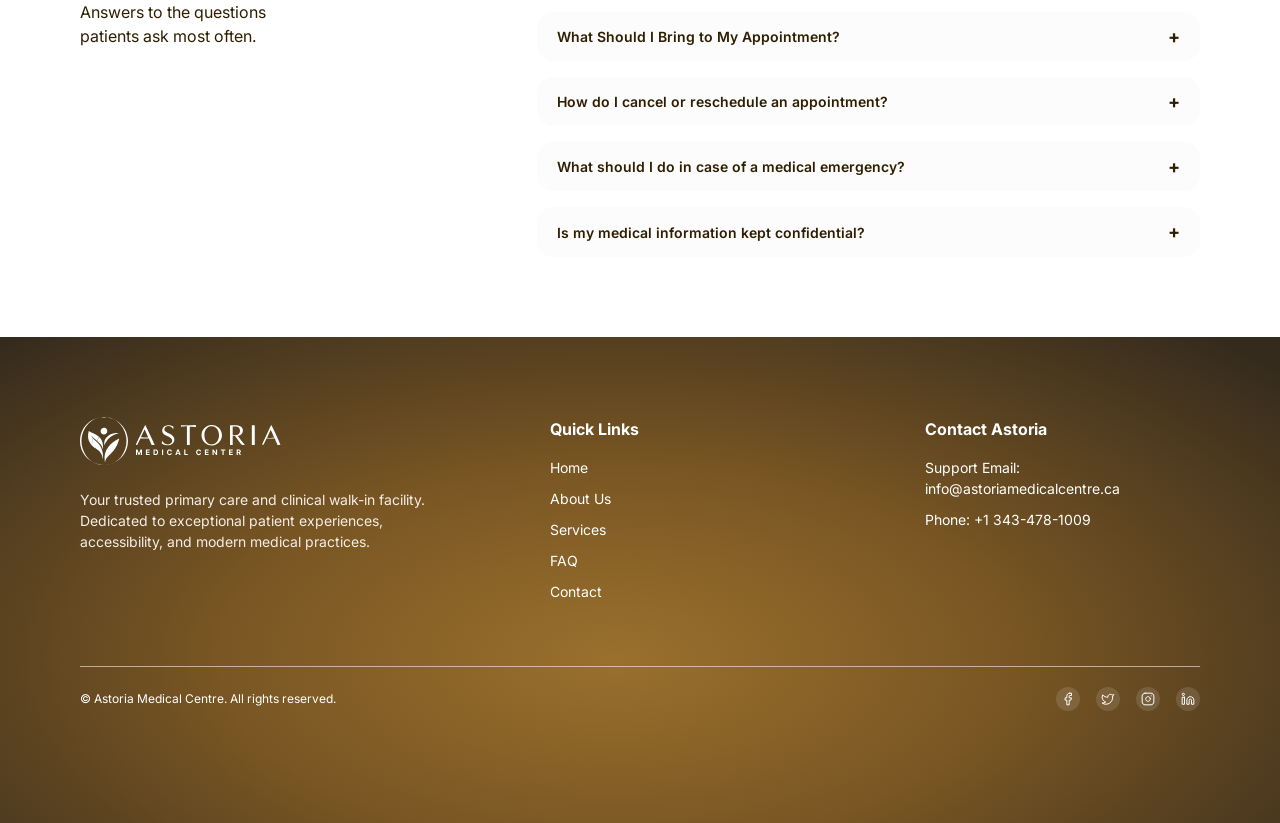
==== commit 6636e5b5: "Update Astoria logo in header and footer" ====
--- a/index.html
+++ b/index.html
@@ -4,10 +4,10 @@
   <meta charset="UTF-8"><meta name="viewport" content="width=device-width, initial-scale=1">
   <meta name="description" content="Astoria Medical Centre offers family medicine, preventive care and clinical walk-in services.">
   <title>Astoria Medical Centre | Family Care</title>
-  <link rel="icon" href="assets/astoria-logo.png">
+  <link rel="icon" type="image/svg+xml" href="assets/astoria-logo-icon.svg">
   <link rel="preconnect" href="https://fonts.googleapis.com"><link rel="preconnect" href="https://fonts.gstatic.com" crossorigin>
   <link href="https://fonts.googleapis.com/css2?family=Inter:wght@400;500;600;700&display=swap" rel="stylesheet">
-  <link rel="stylesheet" href="styles.css?v=20260928cleanup"><script src="app.js?v=20260928cleanup" defer></script>
+  <link rel="stylesheet" href="styles.css?v=20261005logo"><script src="app.js?v=20261005logo" defer></script>
 </head>
 <body data-page="home">
   <a class="skip-link" href="#main-content">Skip to content</a><div id="site-header"></div>
--- a/styles.css
+++ b/styles.css
@@ -22,8 +22,12 @@
 #site-header{position:sticky;top:0;z-index:100}
 .site-header{height:96px;border-bottom:1px solid #e2e8f0;background:#fff;position:relative;z-index:10}
 .nav-layout{height:100%;display:flex;align-items:center;justify-content:space-between}
-.brand{width:127px;flex:none}
-.brand img{width:127px;height:81px;object-fit:contain}
+.brand{width:201px;flex:none}
+.brand-logo{display:flex;align-items:center;gap:8px}
+.brand-logo picture{display:block;flex:none}
+.brand-logo picture:first-child{width:48px}
+.brand-logo picture:last-child{width:145px}
+.brand-logo img{width:100%;height:auto}
 .site-menu{height:100%;display:flex;align-items:stretch;justify-content:center;gap:60px;margin-left:auto;margin-right:auto}
 .nav-link{display:flex;align-items:flex-start;justify-content:space-between;flex-direction:column;padding-top:40px;white-space:nowrap;font-size:14px;font-weight:500;line-height:1.4;color:#475569}
 .nav-link::after{content:"";display:block;width:100%;height:2px;background:transparent;border-radius:2px}
@@ -167,7 +171,9 @@
 .detail-benefits li::before{content:"";display:block;width:22px;height:22px;flex:none;border-radius:50%;background:#f7f3ec url('assets/icons/services-check.svg') center / 12px 12px no-repeat}
 .site-footer{min-height:486px;color:#fff;background:radial-gradient(ellipse at 48% 66%,#9a702d 0%,#795623 42%,#352b1d 95%)}
 .footer-main{display:grid;grid-template-columns:370px 1fr 1fr;gap:100px;padding-top:80px;padding-bottom:64px}
-.footer-brand img{width:127px;height:81px;object-fit:contain}
+.footer-logo{display:flex;align-items:center;gap:8px;width:max-content}
+.footer-logo img:first-child{width:48px;height:48px}
+.footer-logo img:last-child{width:145px;height:31px}
 .footer-brand p{font-size:14px;line-height:1.5;max-width:370px;margin-top:24px;color:#f4eee7}
 .footer-links,.footer-contact{display:flex;flex-direction:column;align-items:flex-start;gap:10px;font-size:14px;line-height:1.5}
 .footer-links h2,.footer-contact h2{font-size:16px;font-weight:700;margin-bottom:6px}
@@ -222,7 +228,14 @@
   .hours-grid{grid-template-columns:repeat(2,minmax(0,1fr));width:48%}.hours-card{padding:12px;gap:8px}.hours-card strong,.hours-card small{font-size:12px}
   .footer-main{gap:36px;grid-template-columns:2fr 1fr 1fr}
 }
+@media(max-width:900px){
+  .brand{width:154px}
+  .brand-logo{gap:6px}
+  .brand-logo picture:first-child{width:37px}
+  .brand-logo picture:last-child{width:111px}
+}
 @media(max-width:900px) and (min-width:701px){
+  .site-menu{gap:16px}
   .hours-layout{flex-direction:column;align-items:stretch}
   .hours-grid{width:100%}
 }
@@ -231,7 +244,6 @@
   .container{width:calc(100% - 48px)}
   .site-header{height:96px}
   .nav-layout{width:calc(100% - 32px)}
-  .brand,.brand img{width:100px}.brand img{height:64px}
   .nav-cta{display:none}
   .menu-toggle{display:flex;width:43px;height:32px;flex:none;flex-direction:column;justify-content:center;align-items:center;gap:5px;padding:0;border:0;background:transparent}
   .menu-toggle span{display:block;width:29px;height:3.5px;border-radius:3px;background:var(--ink)}
@@ -342,7 +354,6 @@
   .site-footer{min-height:603px}
   .footer-main{width:calc(100% - 32px);display:grid;grid-template-columns:minmax(0,100px) minmax(0,1fr);gap:32px 22px;padding-top:40px;padding-bottom:32px}
   .footer-brand{grid-column:1/-1}
-  .footer-brand img{width:100px;height:64px}
   .footer-brand p{font-size:12px;margin-top:20px;max-width:342px}
   .footer-links,.footer-contact{font-size:12px;gap:8px;overflow-wrap:anywhere}
   .footer-links h2,.footer-contact h2{font-size:14px}
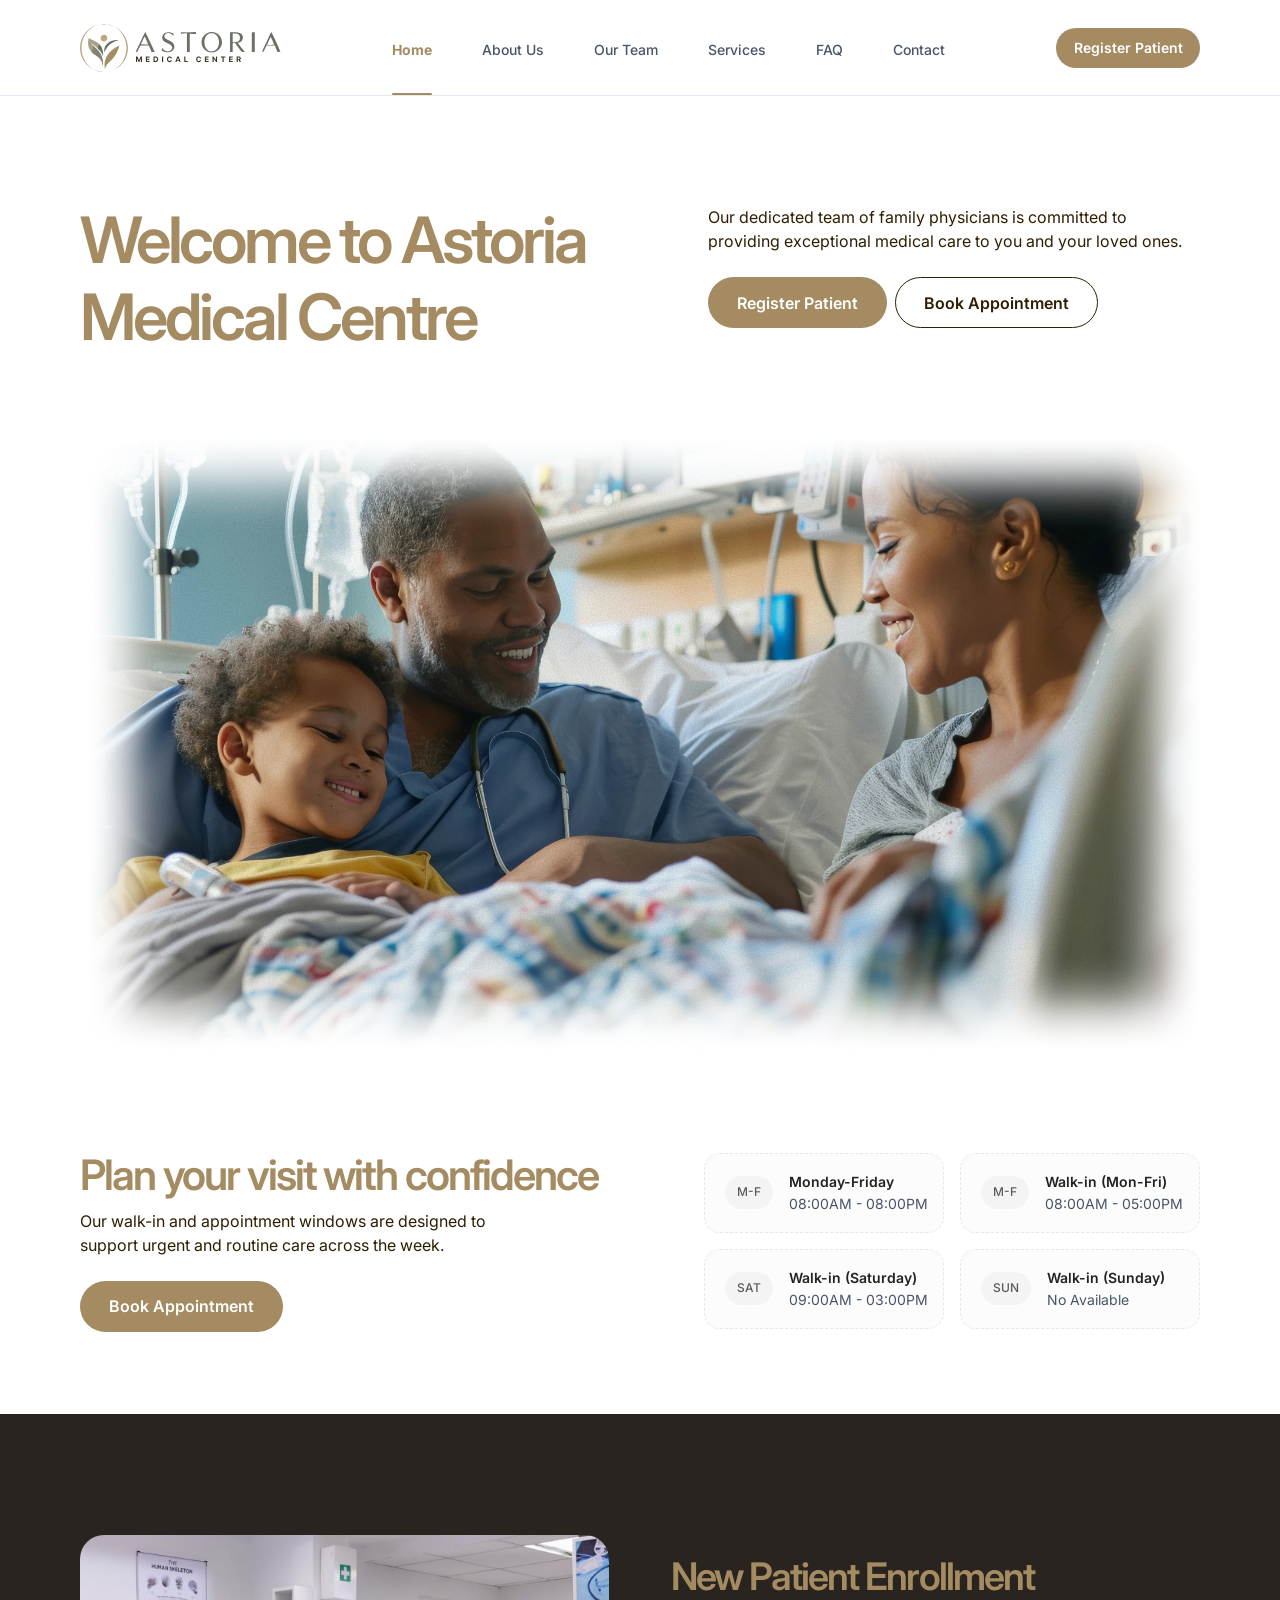
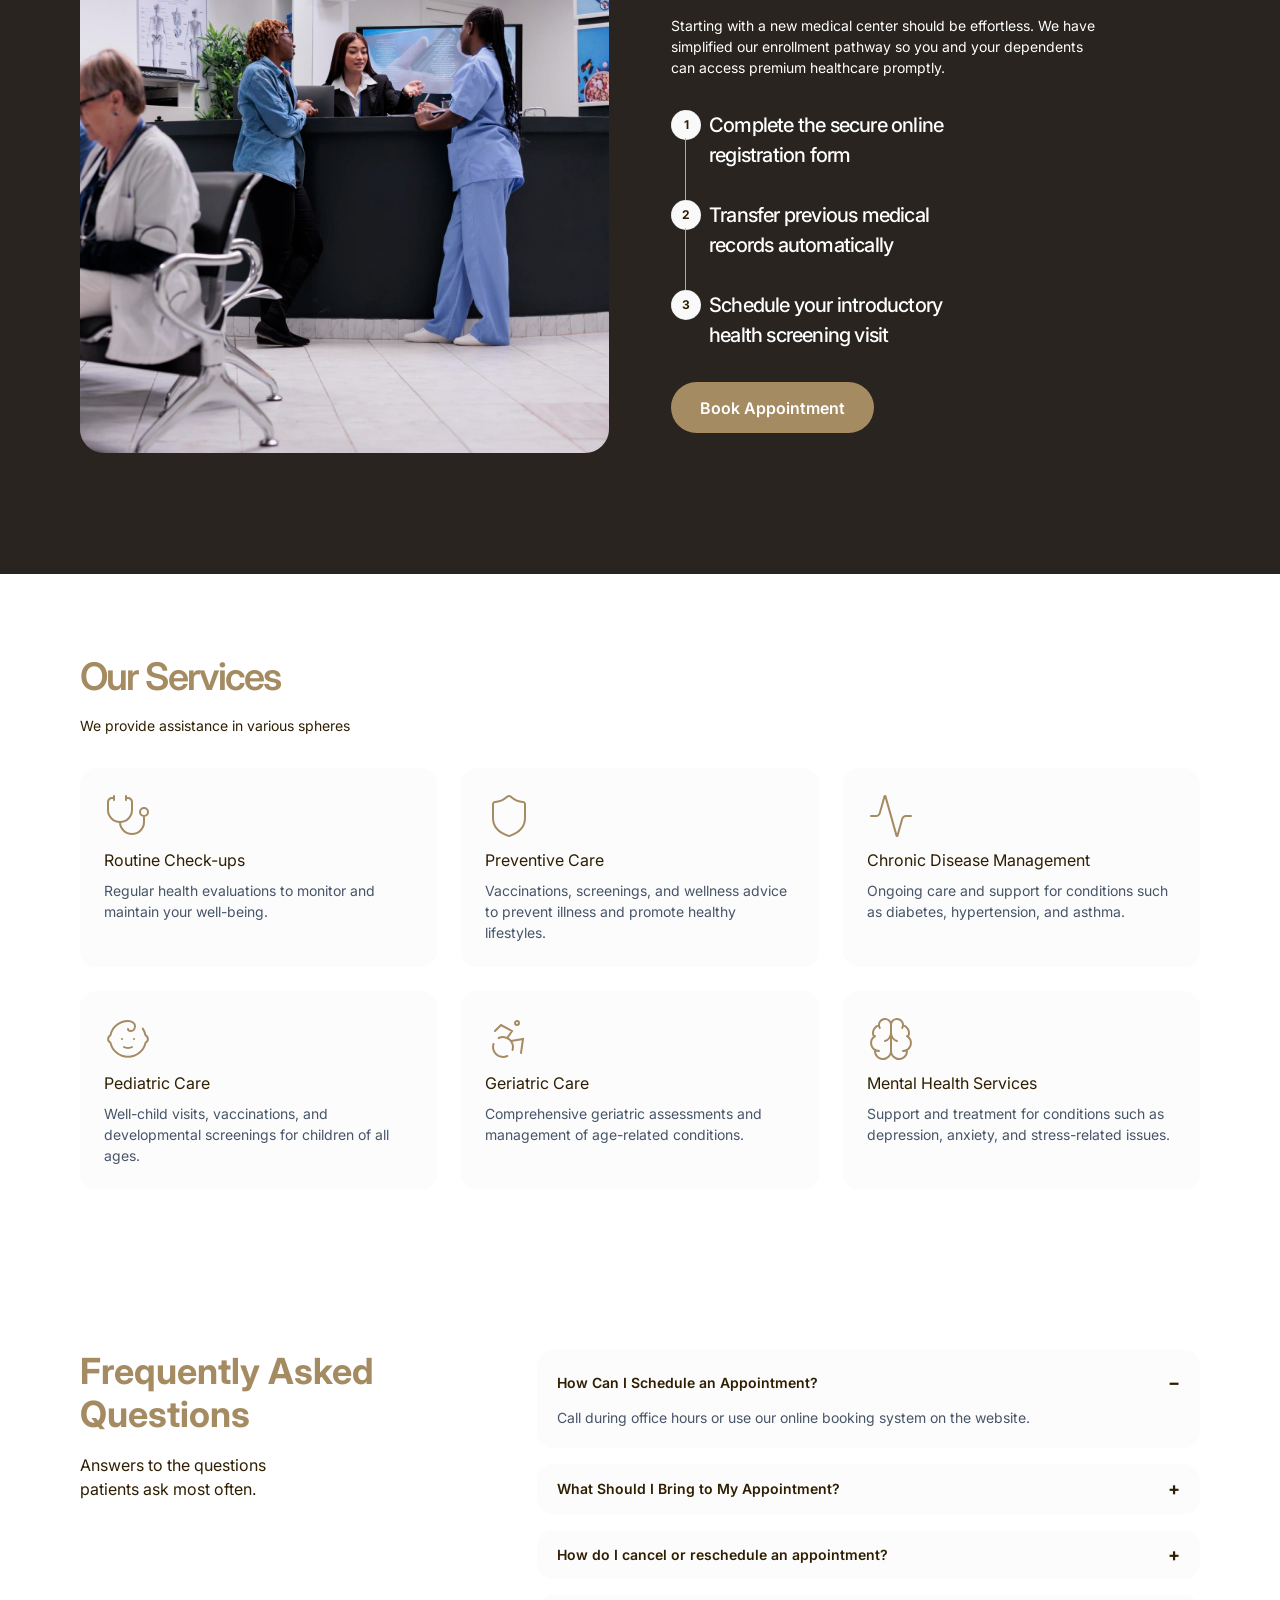
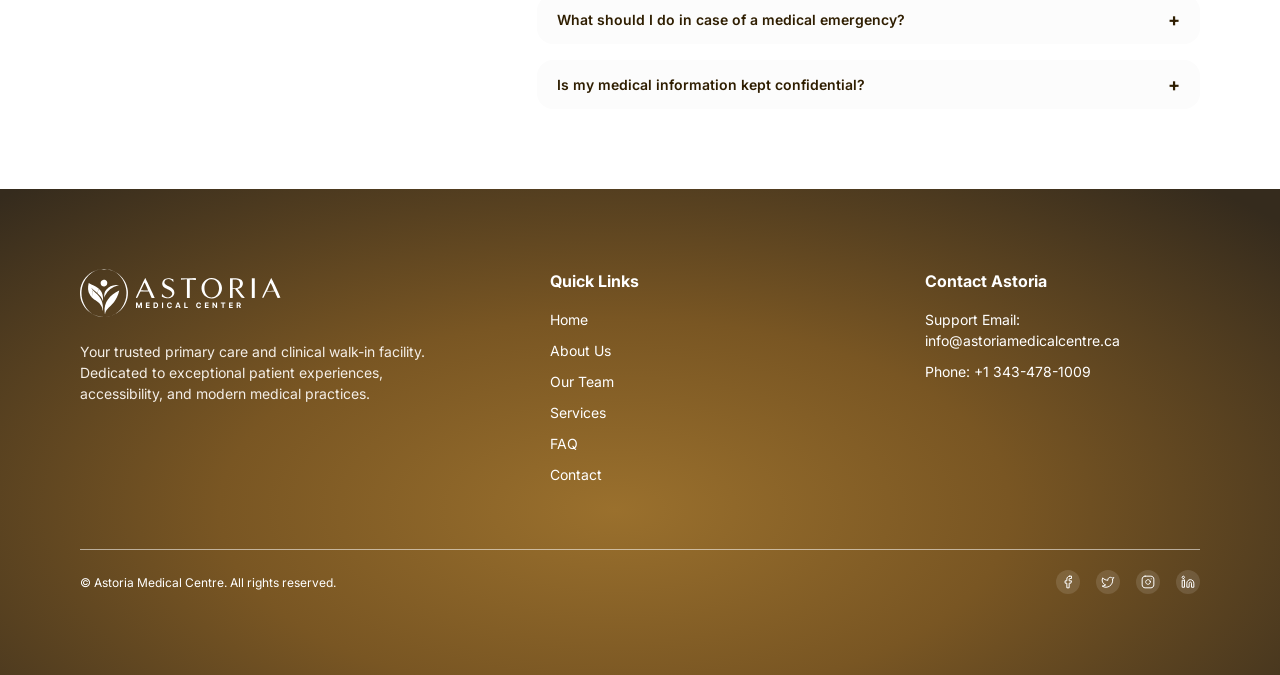
==== commit 666ec8ab: "Add Our Team page and update navigation to latest Figma design" ====
--- a/index.html
+++ b/index.html
@@ -7,7 +7,7 @@
   <link rel="icon" type="image/svg+xml" href="assets/astoria-logo-icon.svg">
   <link rel="preconnect" href="https://fonts.googleapis.com"><link rel="preconnect" href="https://fonts.gstatic.com" crossorigin>
   <link href="https://fonts.googleapis.com/css2?family=Inter:wght@400;500;600;700&display=swap" rel="stylesheet">
-  <link rel="stylesheet" href="styles.css?v=20261005logo"><script src="app.js?v=20261005logo" defer></script>
+  <link rel="stylesheet" href="styles.css?v=20261007team"><script src="app.js?v=20261007team" defer></script>
 </head>
 <body data-page="home">
   <a class="skip-link" href="#main-content">Skip to content</a><div id="site-header"></div>
@@ -15,7 +15,7 @@
     <section class="home-hero" id="home">
       <div class="container home-hero-copy">
         <h1>Welcome to Astoria<br>Medical Centre</h1>
-        <div class="home-hero-aside"><p>We are now accepting new patients! Register online today. Our dedicated team of family physicians is committed to providing exceptional medical care to individuals and families.</p><div class="button-row"><button class="button button-primary" type="button" data-booking>Register Patient</button><button class="button button-outline" type="button" data-booking>Book Appointment</button></div></div>
+        <div class="home-hero-aside"><p class="desktop-home-intro">Our dedicated team of family physicians is committed to providing exceptional medical care to you and your loved ones.</p><p class="mobile-home-intro">We are now accepting new patients! Register online today. Our dedicated team of family physicians is committed to providing exceptional medical care to individuals and families.</p><div class="button-row"><button class="button button-primary" type="button" data-booking>Register Patient</button><button class="button button-outline" type="button" data-booking>Book Appointment</button></div></div>
       </div>
       <div class="container hero-picture hero-picture-home"><img src="assets/hero-home.webp" alt="A family with their newborn and a clinician in a hospital room"></div>
     </section>
@@ -36,7 +36,6 @@
       </div>
     </div></section>
     <section class="home-services" id="services"><div class="container"><div class="section-heading"><h2>Our Services</h2><p>We provide assistance in various spheres</p></div><div class="home-service-grid" id="home-service-grid"></div></div></section>
-    <section class="physicians" id="doctors"><div class="container"><div class="section-heading"><h2>Our Family Physicians</h2><p>Meet the dedicated physicians guiding care across our clinics.</p></div><div class="doctor-grid" id="doctor-grid"></div></div></section>
     <section class="faq-section" id="faq"><div class="container faq-layout">
       <div class="section-heading"><h2>Frequently Asked<br>Questions</h2><p>Answers to the questions<br>patients ask most often.</p></div>
       <div class="faq-list">
--- a/styles.css
+++ b/styles.css
@@ -28,7 +28,7 @@
 .brand-logo picture:first-child{width:48px}
 .brand-logo picture:last-child{width:145px}
 .brand-logo img{width:100%;height:auto}
-.site-menu{height:100%;display:flex;align-items:stretch;justify-content:center;gap:60px;margin-left:auto;margin-right:auto}
+.site-menu{height:100%;display:flex;align-items:stretch;justify-content:center;gap:50px;margin-left:auto;margin-right:auto}
 .nav-link{display:flex;align-items:flex-start;justify-content:space-between;flex-direction:column;padding-top:40px;white-space:nowrap;font-size:14px;font-weight:500;line-height:1.4;color:#475569}
 .nav-link::after{content:"";display:block;width:100%;height:2px;background:transparent;border-radius:2px}
 .nav-link:hover,.nav-link.active{color:var(--gold)}
@@ -41,6 +41,7 @@
 .home-hero h1{font-size:64px;line-height:1.2;font-weight:600;letter-spacing:-.05em;color:var(--gold);white-space:nowrap}
 .home-hero-aside{width:492px;flex:none;display:flex;flex-direction:column;gap:24px;padding-top:3px}
 .home-hero-aside p{font-size:16px;line-height:1.5;color:var(--ink)}
+.mobile-home-intro{display:none}
 .hero-picture-home{max-width:1265px;margin-top:84px;overflow:hidden}
 .hero-picture-home img{width:100%;height:auto}
 .home-hours{padding:82px 0}
@@ -76,6 +77,12 @@
 .home-service-card h3{font-size:16px;line-height:1.5;font-weight:400}
 .home-service-card p{font-size:14px;line-height:1.5;color:var(--slate)}
 .physicians{padding:80px 0;background:#fcfcfc}
+.team-hero{display:flex;align-items:center;justify-content:center;padding:112px 24px;text-align:center}
+.team-hero-copy{display:flex;flex-direction:column;gap:18px;max-width:499px}
+.team-hero h1{font-size:58px;line-height:1.08;letter-spacing:-.04em;font-weight:600;color:var(--gold)}
+.team-hero p{font-size:18px;line-height:1.55;color:var(--muted)}
+.team-physicians .section-heading{display:none}
+.team-physicians .doctor-grid{margin-top:0}
 .doctor-grid{display:grid;grid-template-columns:repeat(3,minmax(0,1fr));gap:24px;margin-top:32px}
 .doctor-card{display:flex;flex-direction:column;gap:12px;min-width:0;padding:20px;background:#fff;border:1px solid #f7f7f7;border-radius:32px}
 .doctor-photo{width:100%;height:334px;flex:none;background:#f6f6f6;border-radius:16px}
@@ -239,6 +246,16 @@
   .hours-layout{flex-direction:column;align-items:stretch}
   .hours-grid{width:100%}
 }
+@media(max-width:800px) and (min-width:701px){
+  .nav-layout{width:calc(100% - 32px)}
+  .nav-cta{display:none}
+  .menu-toggle{display:flex;width:43px;height:32px;flex:none;flex-direction:column;justify-content:center;align-items:center;gap:5px;padding:0;border:0;background:transparent}
+  .menu-toggle span{display:block;width:29px;height:3.5px;border-radius:3px;background:var(--ink)}
+  .site-menu{display:none;position:absolute;top:100%;left:0;right:0;height:auto;background:#fff;box-shadow:0 12px 22px #0001;padding:12px 24px 22px;flex-direction:column;gap:0;margin:0}
+  .site-menu.is-open{display:flex;animation:menu-enter .28s cubic-bezier(.22,1,.36,1) both}
+  .nav-link{padding:12px 0;font-size:16px;display:block}
+  .nav-link::after{display:none}
+}
 @media(max-width:700px){
   section[id],footer[id]{scroll-margin-top:96px}
   .container{width:calc(100% - 48px)}
@@ -259,6 +276,8 @@
   .home-hero h1{font-size:32px;line-height:1.2;letter-spacing:-.03em;font-weight:700;white-space:normal}
   .home-hero-aside{width:100%;gap:24px;padding:0}
   .home-hero-aside p{font-size:14px;line-height:1.5}
+  .desktop-home-intro{display:none}
+  .mobile-home-intro{display:block}
   .home-hero .button-row .button:first-child{height:54px}
   .home-hero .button-row .button:last-child{height:57px}
   .hero-picture-home{margin-top:32px;max-width:none}
@@ -290,6 +309,12 @@
   .home-service-card{min-height:0;padding:24px}
   .home-service-card img{width:48px;height:48px}
   .physicians{padding:52px 0;border-top:1px solid #e2e8f0;border-bottom:1px solid #e2e8f0}
+  .team-hero{display:block;padding:52px 24px 64px}
+  .team-hero-copy{max-width:none;gap:14px}
+  .team-hero h1{font-size:32px;line-height:1.4;letter-spacing:-.04em}
+  .team-hero p{font-size:14px;line-height:1.55}
+  .team-physicians .section-heading{display:flex}
+  .team-physicians .doctor-grid{margin-top:24px}
   .doctor-grid{grid-template-columns:1fr;gap:20px;margin-top:24px}
   .doctor-card{border-color:#e2e8f0}
   .doctor-photo{height:334px}
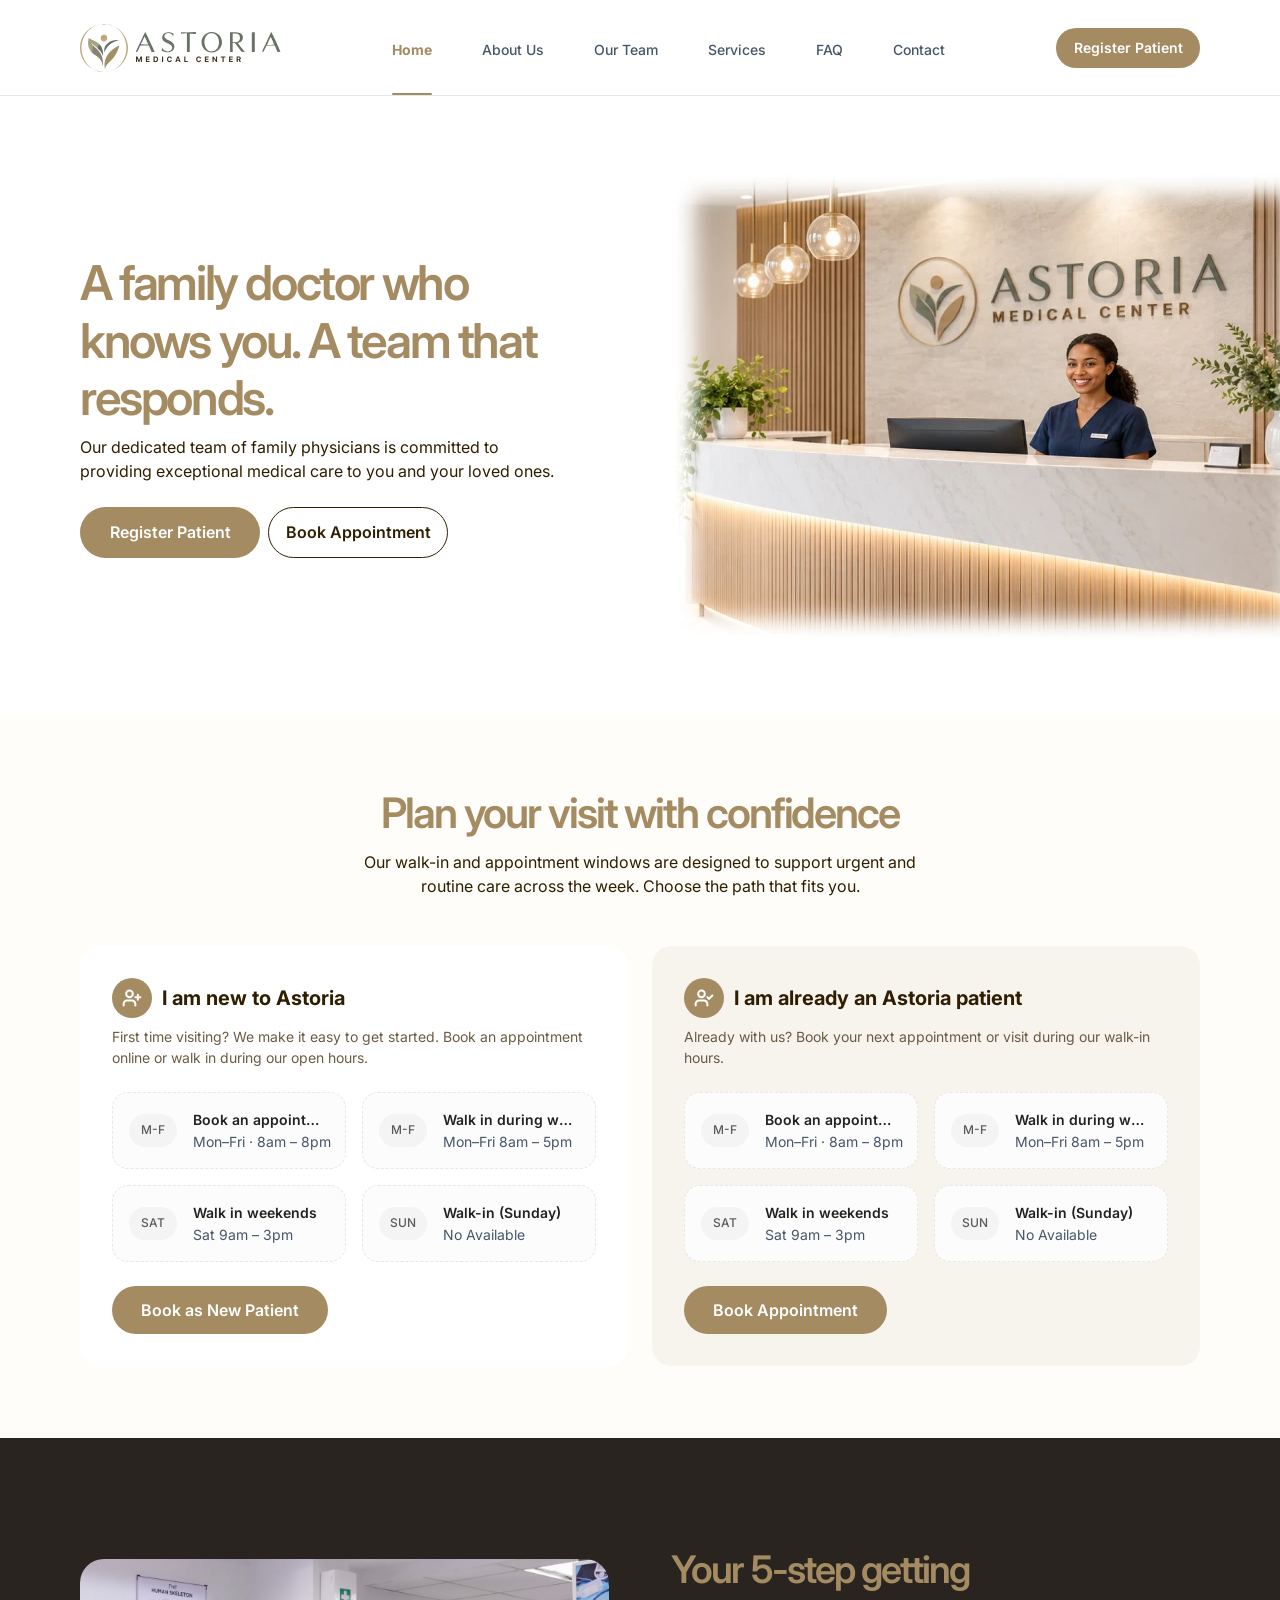
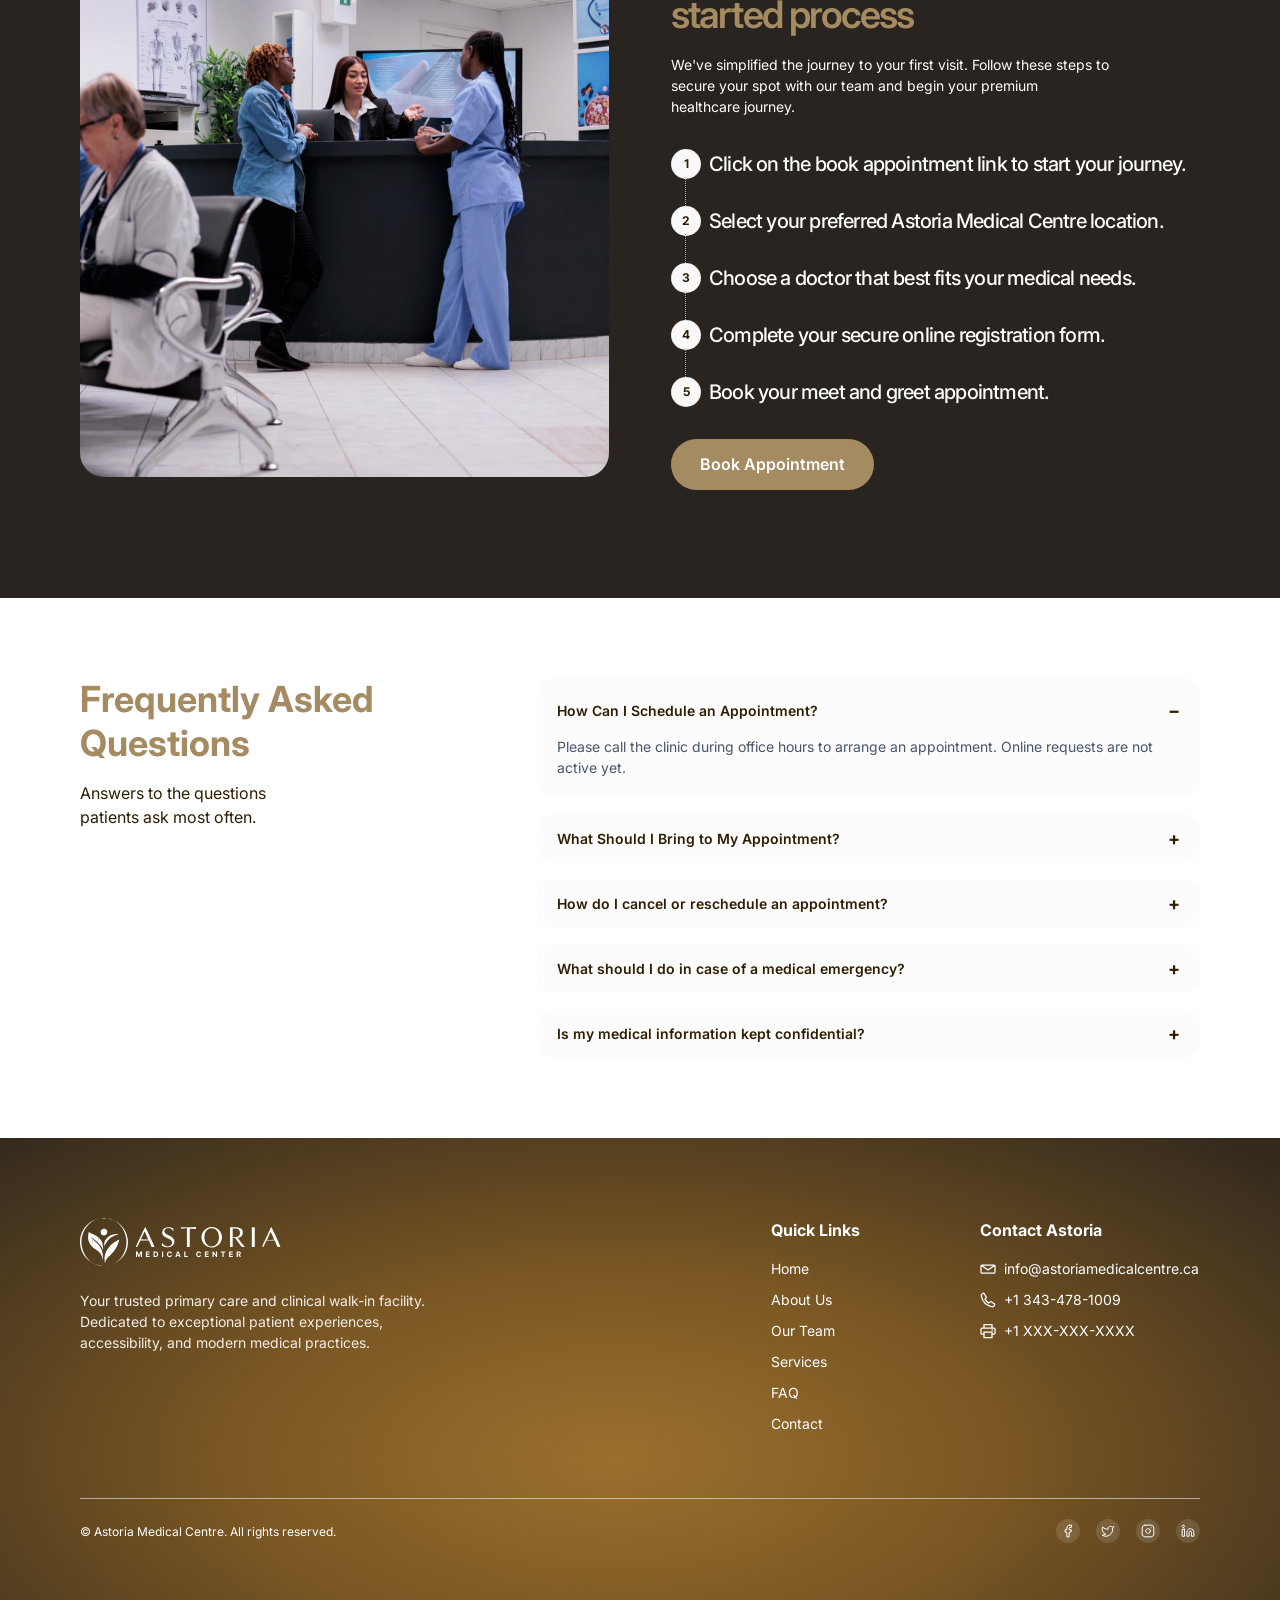
==== commit 98b92934: "Implement refreshed Astoria home design and booking drawer" ====
--- a/index.html
+++ b/index.html
@@ -7,39 +7,50 @@
   <link rel="icon" type="image/svg+xml" href="assets/astoria-logo-icon.svg">
   <link rel="preconnect" href="https://fonts.googleapis.com"><link rel="preconnect" href="https://fonts.gstatic.com" crossorigin>
   <link href="https://fonts.googleapis.com/css2?family=Inter:wght@400;500;600;700&display=swap" rel="stylesheet">
-  <link rel="stylesheet" href="styles.css?v=20261007team"><script src="app.js?v=20261007team" defer></script>
+  <link rel="stylesheet" href="styles.css?v=20261008home"><script src="app.js?v=20261008home" defer></script>
 </head>
 <body data-page="home">
   <a class="skip-link" href="#main-content">Skip to content</a><div id="site-header"></div>
   <main id="main-content">
-    <section class="home-hero" id="home">
-      <div class="container home-hero-copy">
-        <h1>Welcome to Astoria<br>Medical Centre</h1>
-        <div class="home-hero-aside"><p class="desktop-home-intro">Our dedicated team of family physicians is committed to providing exceptional medical care to you and your loved ones.</p><p class="mobile-home-intro">We are now accepting new patients! Register online today. Our dedicated team of family physicians is committed to providing exceptional medical care to individuals and families.</p><div class="button-row"><button class="button button-primary" type="button" data-booking>Register Patient</button><button class="button button-outline" type="button" data-booking>Book Appointment</button></div></div>
+    <section class="home-hero" id="home"><div class="container home-hero-layout">
+      <div class="home-hero-copy">
+        <h1>A family doctor who knows you. A team that responds.</h1>
+        <div class="home-hero-aside"><p>Our dedicated team of family physicians is committed to providing exceptional medical care to you and your loved ones.</p><div class="button-row"><button class="button button-primary" type="button" data-booking data-booking-mode="new">Register Patient</button><button class="button button-outline" type="button" data-booking>Book Appointment</button></div></div>
       </div>
-      <div class="container hero-picture hero-picture-home"><img src="assets/hero-home.webp" alt="A family with their newborn and a clinician in a hospital room"></div>
-    </section>
-    <section class="home-hours" id="hours"><div class="container hours-layout">
-      <div class="hours-intro"><h2>Plan your visit with confidence</h2><p>Our walk-in and appointment windows are designed to support urgent and routine care across the week.</p><button class="button button-primary" type="button" data-booking>Book Appointment</button></div>
-      <div class="hours-grid" aria-label="Working hours">
-        <div class="hours-card"><span class="day-badge">M-F</span><span><strong>Monday-Friday</strong><small>08:00AM - 08:00PM</small></span></div>
-        <div class="hours-card"><span class="day-badge">M-F</span><span><strong>Walk-in (Mon-Fri)</strong><small>08:00AM - 05:00PM</small></span></div>
-        <div class="hours-card"><span class="day-badge">SAT</span><span><strong>Walk-in (Saturday)</strong><small>09:00AM - 03:00PM</small></span></div>
-        <div class="hours-card"><span class="day-badge">SUN</span><span><strong>Walk-in (Sunday)</strong><small>No Available</small></span></div>
+      <picture class="hero-reception"><source media="(max-width: 700px)" srcset="assets/hero-reception-mobile.webp"><img src="assets/hero-reception-desktop.webp" alt="Astoria Medical Centre reception with a staff member ready to welcome patients"></picture>
+    </div></section>
+    <section class="home-hours" id="hours"><div class="container">
+      <div class="hours-intro"><h2>Plan your visit with confidence</h2><p>Our walk-in and appointment windows are designed to support urgent and routine care across the week. Choose the path that fits you.</p></div>
+      <div class="visit-cards">
+        <article class="visit-card visit-card-new"><div class="visit-card-intro"><div class="visit-card-title"><span class="visit-icon"><img src="assets/icons/home-user-plus.svg" alt=""></span><h3><span class="desktop-title">I am new to Astoria</span><span class="mobile-title">New Patient</span></h3></div><p>First time visiting? We make it easy to get started. Book an appointment online or walk in during our open hours.</p></div>
+          <div class="visit-times" aria-label="New patient appointment and walk-in hours">
+            <div class="hours-card"><span class="day-badge">M-F</span><span><strong>Book an appointment</strong><small>Mon–Fri · 8am – 8pm</small></span></div>
+            <div class="hours-card"><span class="day-badge">M-F</span><span><strong>Walk in during weekdays</strong><small>Mon–Fri 8am – 5pm</small></span></div>
+            <div class="hours-card"><span class="day-badge">SAT</span><span><strong>Walk in weekends</strong><small>Sat 9am – 3pm</small></span></div>
+            <div class="hours-card"><span class="day-badge">SUN</span><span><strong>Walk-in (Sunday)</strong><small>No Available</small></span></div>
+          </div><button class="button button-primary" type="button" data-booking data-booking-mode="new">Book as New Patient</button>
+        </article>
+        <article class="visit-card visit-card-existing"><div class="visit-card-intro"><div class="visit-card-title"><span class="visit-icon"><img src="assets/icons/home-user-check.svg" alt=""></span><h3><span class="desktop-title">I am already an Astoria patient</span><span class="mobile-title">Existing Patient</span></h3></div><p>Already with us? Book your next appointment or visit during our walk-in hours.</p></div>
+          <div class="visit-times" aria-label="Existing patient appointment and walk-in hours">
+            <div class="hours-card"><span class="day-badge">M-F</span><span><strong>Book an appointment</strong><small>Mon–Fri · 8am – 8pm</small></span></div>
+            <div class="hours-card"><span class="day-badge">M-F</span><span><strong>Walk in during weekdays</strong><small>Mon–Fri 8am – 5pm</small></span></div>
+            <div class="hours-card"><span class="day-badge">SAT</span><span><strong>Walk in weekends</strong><small>Sat 9am – 3pm</small></span></div>
+            <div class="hours-card"><span class="day-badge">SUN</span><span><strong>Walk-in (Sunday)</strong><small>No Available</small></span></div>
+          </div><button class="button button-primary" type="button" data-booking>Book Appointment</button>
+        </article>
       </div>
     </div></section>
     <section class="enrollment" id="new-patients"><div class="container enrollment-layout">
       <img class="enrollment-image" src="assets/clinic-team.jpg" alt="People speaking with the care team at a clinic reception">
-      <div class="enrollment-copy"><div><h2>New Patient Enrollment</h2><p>Starting with a new medical center should be effortless. We have simplified our enrollment pathway so you and your dependents can access premium healthcare promptly.</p></div>
-        <ol class="steps"><li>Complete the secure online<br class="desktop-break"> registration form</li><li>Transfer previous medical<br class="desktop-break"> records automatically</li><li>Schedule your introductory<br class="desktop-break"> health screening visit</li></ol>
+      <div class="enrollment-copy"><div><h2>Your 5-step getting<br class="desktop-break"> started process</h2><p>We've simplified the journey to your first visit. Follow these steps to secure your spot with our team and begin your premium healthcare journey.</p></div>
+        <ol class="steps"><li>Click on the book appointment link to start your journey.</li><li>Select your preferred Astoria Medical Centre location.</li><li>Choose a doctor that best fits your medical needs.</li><li>Complete your secure online registration form.</li><li>Book your meet and greet appointment.</li></ol>
         <button class="button button-primary" type="button" data-booking>Book Appointment</button>
       </div>
     </div></section>
-    <section class="home-services" id="services"><div class="container"><div class="section-heading"><h2>Our Services</h2><p>We provide assistance in various spheres</p></div><div class="home-service-grid" id="home-service-grid"></div></div></section>
     <section class="faq-section" id="faq"><div class="container faq-layout">
       <div class="section-heading"><h2>Frequently Asked<br>Questions</h2><p>Answers to the questions<br>patients ask most often.</p></div>
       <div class="faq-list">
-        <details class="faq-item" name="astoria-faq" open><summary>How Can I Schedule an Appointment?<span aria-hidden="true"></span></summary><p>Call during office hours or use our online booking system on the website.</p></details>
+        <details class="faq-item" name="astoria-faq" open><summary>How Can I Schedule an Appointment?<span aria-hidden="true"></span></summary><p>Please call the clinic during office hours to arrange an appointment. Online requests are not active yet.</p></details>
         <details class="faq-item" name="astoria-faq"><summary>What Should I Bring to My Appointment?<span aria-hidden="true"></span></summary><p>Please bring your health card, photo identification, a list of your current medications, and any relevant medical records or referral documents.</p></details>
         <details class="faq-item" name="astoria-faq"><summary>How do I cancel or reschedule an appointment?<span aria-hidden="true"></span></summary><p>Contact the clinic as soon as possible during office hours. Our team will help you cancel or find another suitable appointment time.</p></details>
         <details class="faq-item" name="astoria-faq"><summary>What should I do in case of a medical emergency?<span aria-hidden="true"></span></summary><p>Call 911 or go to the nearest emergency department immediately. Do not use the online appointment form for urgent or life-threatening situations.</p></details>
--- a/styles.css
+++ b/styles.css
@@ -403,3 +403,160 @@
   .button,.button:hover{transition:none;transform:none}
 }
 @media print{.reveal-on-scroll{opacity:1;transform:none}}
+
+/* Updated Home layout */
+.home-hero{padding:0;overflow:hidden}
+.home-hero-layout{display:grid;grid-template-columns:minmax(0,586px) minmax(0,598px);align-items:center;justify-content:space-between;gap:96px;min-height:620px}
+.home-hero-copy{display:flex;flex-direction:column;align-items:flex-start;justify-content:center;gap:8px;min-height:0}
+.home-hero h1{font-size:48px;line-height:1.2;letter-spacing:-.05em;font-weight:600;white-space:normal;max-width:586px}
+.home-hero-aside{width:492px;max-width:100%;padding:0;gap:24px}
+.home-hero-aside p{font-size:16px;line-height:1.5;color:var(--ink)}
+.home-hero .button-row .button{width:180px}
+.hero-reception{display:block;position:relative;width:598px;height:466px;max-width:100%}
+.hero-reception img{position:absolute;left:-16px;top:0;width:639px;max-width:none;height:468px;object-fit:contain}
+.home-hours{background:#fffdf9;padding:72px 0}
+.home-hours .hours-intro{align-items:center;text-align:center;gap:12px;max-width:560px;margin:0 auto 48px;display:flex}
+.home-hours .hours-intro h2{font-size:42px;line-height:1.2;letter-spacing:-.05em;font-weight:600;white-space:nowrap;margin:0}
+.home-hours .hours-intro p{font-size:16px;line-height:1.5;max-width:560px}
+.visit-cards{display:grid;grid-template-columns:repeat(2,minmax(0,1fr));gap:24px}
+.visit-card{display:flex;flex-direction:column;gap:24px;min-height:420px;padding:32px;border-radius:20px;background:#fff;min-width:0}
+.visit-card-existing{background:#f7f3ed}
+.visit-card-intro{display:flex;flex-direction:column;gap:8px;min-height:90px}
+.visit-card-title{display:flex;align-items:center;gap:10px}
+.visit-icon{display:grid;place-items:center;flex:none;width:40px;height:40px;background:var(--gold);border-radius:50%}
+.visit-icon img{width:20px;height:20px}
+.visit-card h3{font-size:20px;line-height:1.2;font-weight:700}
+.visit-card .mobile-title{display:none}
+.visit-card-intro p{font-size:14px;line-height:1.5;color:#6b5b45;max-width:564px}
+.visit-times{display:grid;grid-template-columns:repeat(2,minmax(0,1fr));gap:16px}
+.visit-times .hours-card{width:100%;min-width:0;min-height:77px;height:77px;padding:16px;gap:16px;background:#fcfcfc}
+.visit-times .hours-card>span:last-child{min-width:0}
+.visit-times .day-badge{display:grid;place-items:center;width:48px;height:33px;padding:0}
+.visit-times .hours-card strong{font-size:14px;line-height:1.4;color:#222;overflow:hidden;text-overflow:ellipsis}
+.visit-times .hours-card small{font-size:14px;line-height:1.5}
+.visit-card>.button{align-self:flex-start;min-height:48px;padding:15px 28px;margin-top:auto}
+.enrollment .steps li{min-height:57px}
+.enrollment .steps li:not(:last-child)::after{height:29px;top:28px;border-left:1px dotted #b4aca1}
+.enrollment .steps li:last-child{min-height:auto}
+.home-hero-copy h1,.hero-reception{animation:hero-enter .7s cubic-bezier(.22,1,.36,1) both}
+.hero-reception{animation-delay:.18s}
+.footer-main{display:flex;justify-content:space-between;gap:0}
+.footer-brand{width:370px;flex:none}
+.footer-links{width:90px;margin-left:auto}
+.footer-contact{width:220px;margin-left:119px}
+.footer-contact a,.footer-contact .fax-line{display:flex;align-items:center;gap:8px;white-space:nowrap}
+.footer-contact img{width:16px;height:16px;flex:none}
+.footer-contact .fax-line{font-size:14px;line-height:1.5}
+
+/* Booking drawer: clinic, doctor and details steps */
+#booking-dialog{width:min(520px,100vw)}
+.dialog-frame{padding:40px;min-height:100dvh}
+.dialog-close{right:24px;top:22px;display:grid;place-items:center;width:44px;height:44px;border-radius:50%;background:#f7f7f7;color:#152033;font-size:30px;font-weight:300}
+#booking-form{min-height:calc(100dvh - 80px);gap:0}
+.form-intro{gap:16px;margin:0 0 32px;padding-right:0}
+.form-intro h2{font-size:28px;letter-spacing:-.05em}
+.form-intro p{font-size:14px;color:var(--ink)}
+.booking-step{margin-bottom:32px}
+.booking-step-header{display:flex;flex-direction:column;gap:4px;margin-bottom:16px}
+.booking-step-header strong{color:var(--gold);font-size:16px;line-height:1.4;font-weight:600}
+.booking-step-header span{font-size:14px;line-height:1.4;color:#525252;font-weight:500}
+.clinic-options{display:grid;grid-template-columns:repeat(2,minmax(0,1fr));gap:12px}
+.clinic-option{position:relative;display:flex;flex-direction:column;min-width:0;height:180px;padding:0;text-align:left;overflow:hidden;border:2px solid #e2e8f0;border-radius:16px;background:#fff;color:var(--slate)}
+.clinic-option:hover,.clinic-option[aria-pressed="true"]{border-color:var(--gold)}
+.clinic-option img{width:100%;height:94px;object-fit:cover}
+.clinic-option-info{display:flex;flex-direction:column;gap:6px;padding:12px 10px 10px;min-width:0}
+.clinic-option strong{font-size:13px;line-height:1.3}
+.clinic-option small{font-size:11px;line-height:1.4}
+.selection-tag{position:absolute;right:10px;top:10px;background:var(--gold);color:#fff;border-radius:100px;padding:4px 8px;font-size:10px;font-weight:600;line-height:1.4}
+.clinic-option:not([aria-pressed="true"]) .selection-tag{display:none}
+.doctor-prompt{border:2px dashed #e2e8f0;border-radius:16px;padding:16px 12px;display:flex;flex-direction:column;gap:4px;font-size:12px}
+.doctor-prompt[hidden]{display:none}
+.doctor-prompt strong{font-size:14px}
+.doctor-prompt span{color:#525252}
+.doctor-selection{display:none;flex-direction:column;gap:16px}
+.doctor-selection.is-visible{display:flex}
+.doctor-selection-header{display:flex;align-items:center;justify-content:space-between;gap:10px}
+.doctor-selection-header strong{font-size:14px;color:var(--gold)}
+.doctor-clinic-tag{background:#e0f2fe;color:#1e3a8a;border-radius:100px;padding:6px 14px;font-size:12px;white-space:nowrap}
+.booking-doctor-roster{display:flex;gap:8px;overflow-x:auto;scroll-snap-type:x mandatory;padding-bottom:4px;scrollbar-width:thin}
+.booking-doctor{flex:none;width:220px;display:flex;flex-direction:column;align-items:stretch;gap:12px;padding:10px;border:2px solid #e2e8f0;border-radius:24px;background:#fff;text-align:left;scroll-snap-align:start}
+.booking-doctor:hover,.booking-doctor[aria-pressed="true"]{border-color:var(--gold)}
+.booking-doctor-photo{height:160px;width:100%;border-radius:16px;background:#f6f6f6}
+.booking-doctor-name{font-size:16px;line-height:1.4;font-weight:700;color:#533400}
+.booking-doctor-credentials{font-size:12px;line-height:1.4;color:var(--slate);min-height:17px}
+.booking-doctor-status{display:flex;align-items:center;gap:6px;margin-top:auto;font-size:12px}
+.booking-doctor-status .status-badge{margin:0}
+.booking-doctor-selected{margin-left:auto;border-radius:100px;background:var(--gold);color:#fff;padding:4px 8px;font-size:10px;font-weight:600}
+.booking-doctor:not([aria-pressed="true"]) .booking-doctor-selected{display:none}
+.booking-details{margin-bottom:28px}
+.form-fields{gap:16px}
+.form-fields .reason-field{grid-column:1/-1}
+.form-bottom{margin-top:0}
+.booking-message{margin:0 0 16px}
+
+@media(max-width:1100px) and (min-width:701px){
+  .home-hero-layout{grid-template-columns:minmax(0,1fr) minmax(0,46%);gap:28px}
+  .home-hero h1{font-size:clamp(36px,4vw,48px)}
+  .hero-reception{width:100%;height:auto;aspect-ratio:598/466}
+  .hero-reception img{width:110%;height:auto;left:-3%}
+  .visit-cards{grid-template-columns:1fr}
+  .visit-card{min-height:0}
+  .visit-times .hours-card strong{overflow:visible}
+}
+@media(max-width:700px){
+  body[data-page="home"] .site-header{height:91px}
+  .home-hero{padding:0}
+  .home-hero-layout{display:flex;flex-direction:column;align-items:stretch;gap:32px;min-height:0;padding:52px 0}
+  .home-hero-copy{gap:16px}
+  .home-hero h1{font-size:32px;line-height:1.2;letter-spacing:-.03em;font-weight:700}
+  .home-hero-aside{width:100%;gap:24px}
+  .home-hero-aside p{font-size:14px;line-height:1.5}
+  .home-hero .button-row{gap:10px}
+  .home-hero .button-row .button{width:100%}
+  .home-hero .button-row .button:first-child{height:54px}
+  .home-hero .button-row .button:last-child{height:57px}
+  .hero-reception{width:100%;height:auto;aspect-ratio:342/201}
+  .hero-reception img{position:static;width:100%;height:100%;object-fit:contain}
+  .home-hours{padding:32px 0 116px}
+  .home-hours .hours-intro{display:none}
+  .visit-cards{grid-template-columns:1fr;gap:24px}
+  .visit-card{min-height:0;padding:16px;gap:24px;border-radius:20px}
+  .visit-card-intro{min-height:0}
+  .visit-card h3{font-size:20px}
+  .visit-card .desktop-title{display:none}
+  .visit-card .mobile-title{display:inline}
+  .visit-times{grid-template-columns:1fr;gap:16px}
+  .visit-times .hours-card{min-height:77px;height:77px;padding:16px}
+  .visit-times .hours-card strong{font-size:14px}
+  .visit-card>.button{width:100%;align-self:stretch;height:48px}
+  .enrollment .steps li{font-size:16px;line-height:1.5;min-height:101px;letter-spacing:-.04em}
+  .enrollment .steps li:last-child{min-height:54px}
+  .enrollment .steps li:not(:last-child)::after{height:73px}
+  .enrollment h2{font-size:26px;line-height:1.2;letter-spacing:-.05em}
+  .faq-section,.faq-section.is-mobile-open{display:block;padding:80px 0}
+  .faq-layout .section-heading h2{font-size:36px;line-height:1.2;letter-spacing:-.05em;font-weight:700}
+  .faq-layout .section-heading p{font-size:16px;line-height:1.5;max-width:203px}
+  .faq-list{margin-top:24px;gap:16px}
+  .faq-item summary{font-size:12px}
+  .site-footer{min-height:574px}
+  .footer-main{display:grid;grid-template-columns:minmax(0,100px) minmax(0,1fr);gap:32px 22px}
+  .footer-brand{width:auto;grid-column:1/-1}
+  .footer-links,.footer-contact{width:auto;margin:0}
+  .footer-contact .fax-line{font-size:12px}
+  #booking-dialog{width:100vw}
+  .dialog-frame{padding:96px 16px 32px}
+  .dialog-close{top:28px;right:16px}
+  #booking-form{min-height:calc(100dvh - 128px)}
+  .form-intro{margin-bottom:24px}
+  .form-intro h2{font-size:24px}
+  .form-intro p{font-size:14px}
+  .booking-step{margin-bottom:28px}
+  .clinic-option-info{padding:10px}
+  .clinic-option strong{font-size:12px}
+  .clinic-option small{font-size:10px}
+  .form-fields{grid-template-columns:repeat(2,minmax(0,1fr));gap:16px}
+  .form-fields label{min-width:0}
+  .form-fields input{padding:10px;font-size:11px}
+  .form-fields textarea{height:120px}
+}
+@media(prefers-reduced-motion:reduce){.hero-reception{animation:none}}
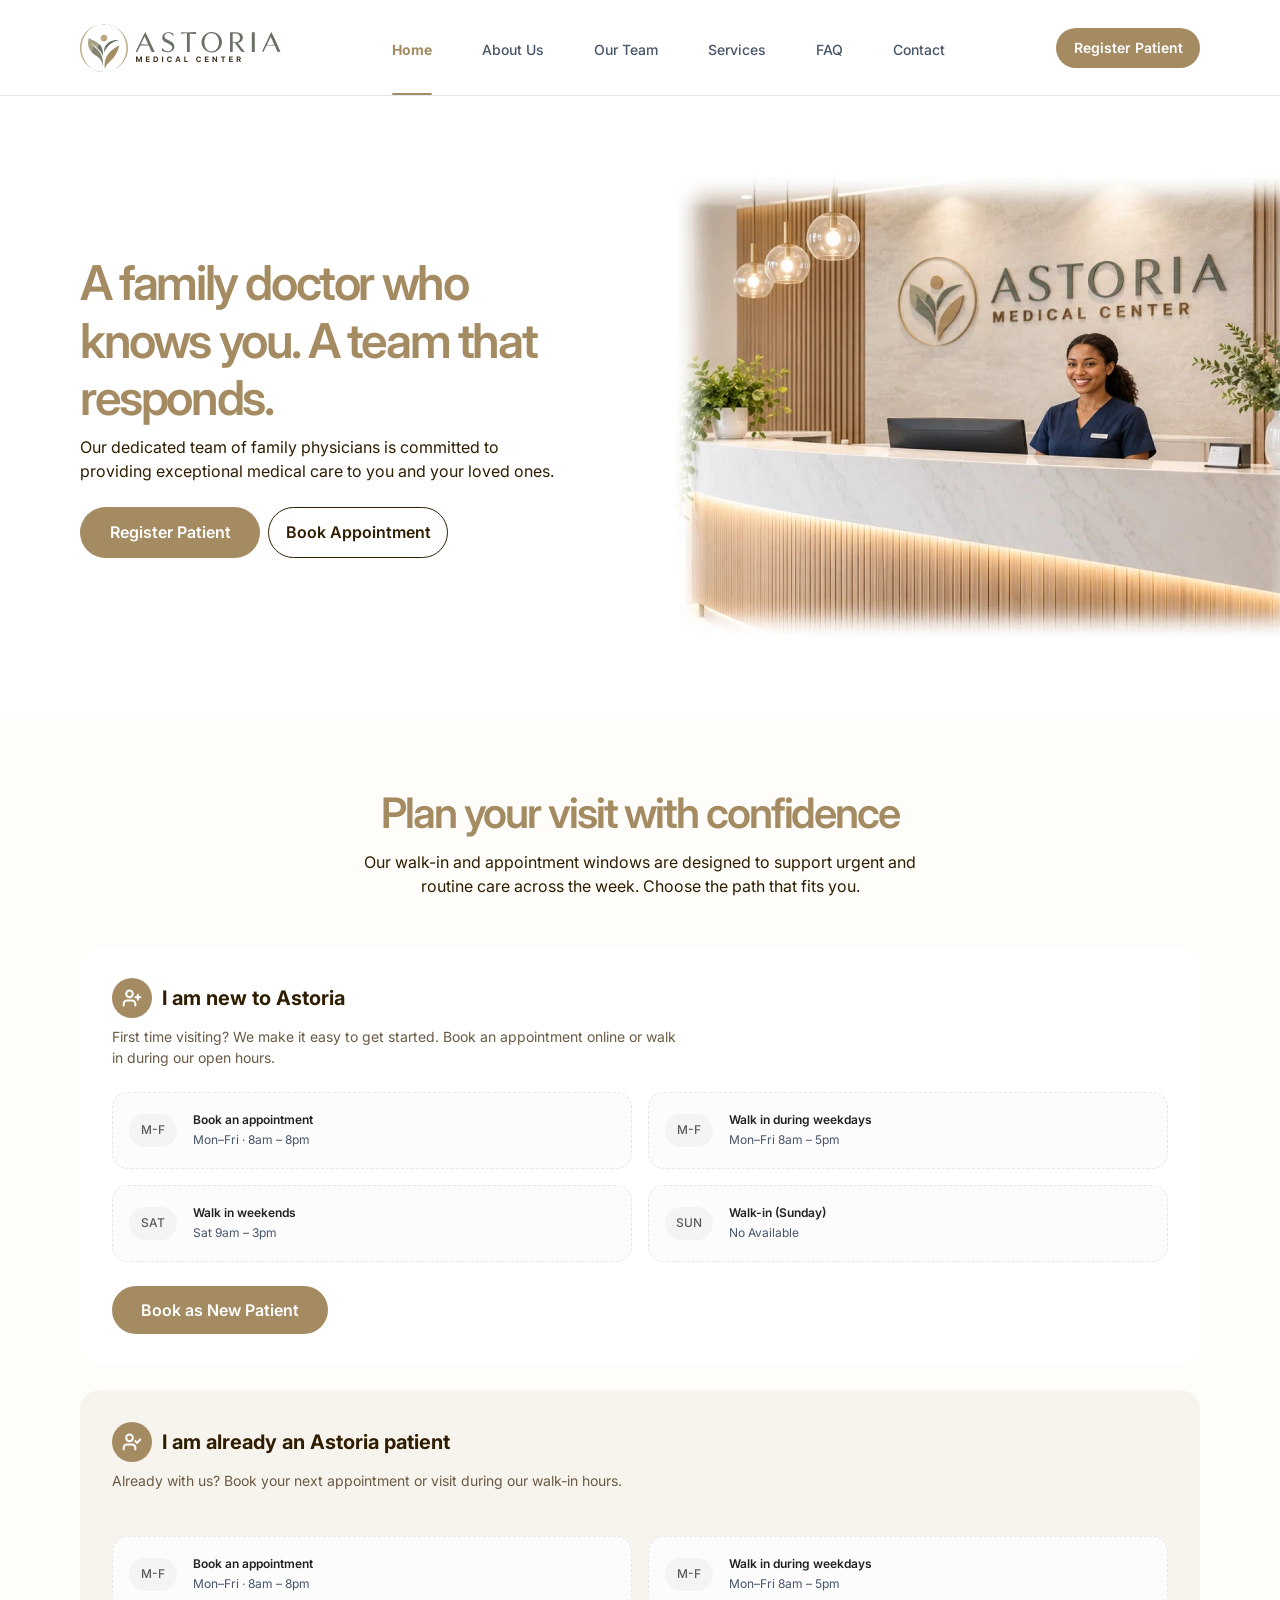
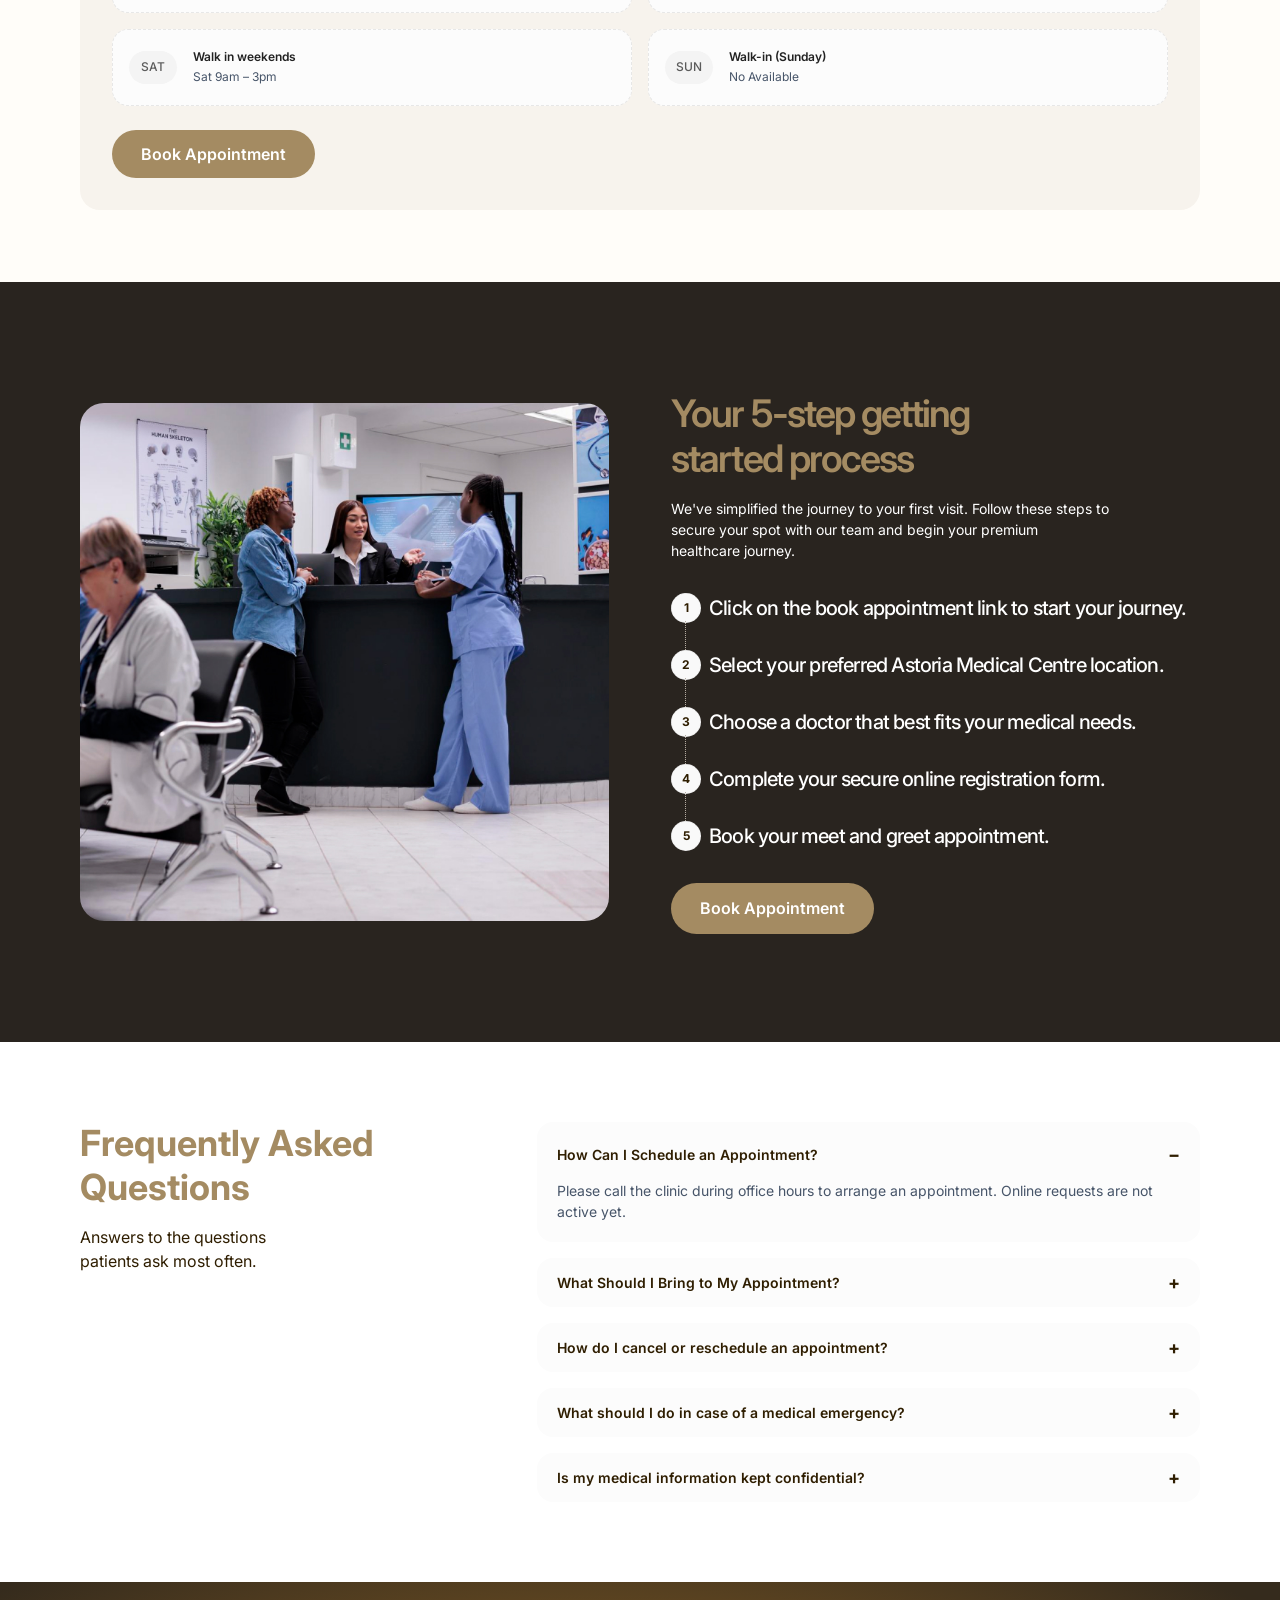
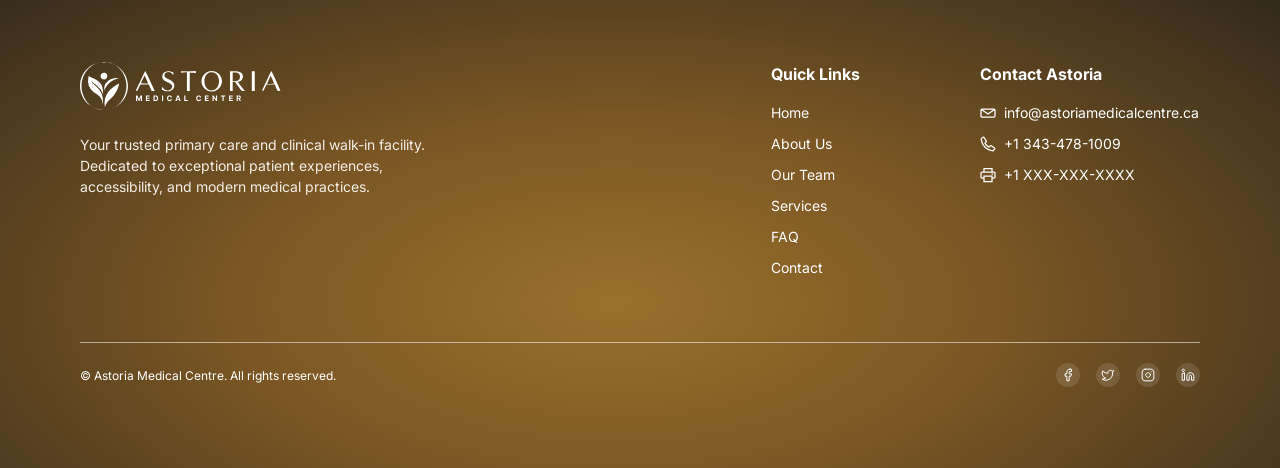
==== commit 17c9ad77: "Keep patient hours labels readable on medium screens" ====
--- a/index.html
+++ b/index.html
@@ -7,7 +7,7 @@
   <link rel="icon" type="image/svg+xml" href="assets/astoria-logo-icon.svg">
   <link rel="preconnect" href="https://fonts.googleapis.com"><link rel="preconnect" href="https://fonts.gstatic.com" crossorigin>
   <link href="https://fonts.googleapis.com/css2?family=Inter:wght@400;500;600;700&display=swap" rel="stylesheet">
-  <link rel="stylesheet" href="styles.css?v=20261008home"><script src="app.js?v=20261008home" defer></script>
+  <link rel="stylesheet" href="styles.css?v=20261008home2"><script src="app.js?v=20261008home" defer></script>
 </head>
 <body data-page="home">
   <a class="skip-link" href="#main-content">Skip to content</a><div id="site-header"></div>
--- a/styles.css
+++ b/styles.css
@@ -494,6 +494,14 @@
 .form-bottom{margin-top:0}
 .booking-message{margin:0 0 16px}
 
+@media(min-width:1101px) and (max-width:1399px){
+  .visit-times .hours-card strong,.visit-times .hours-card small{font-size:12px}
+}
+@media(min-width:701px) and (max-width:1320px){
+  .visit-cards{grid-template-columns:1fr}
+  .visit-card{min-height:0}
+  .visit-times .hours-card strong{overflow:visible}
+}
 @media(max-width:1100px) and (min-width:701px){
   .home-hero-layout{grid-template-columns:minmax(0,1fr) minmax(0,46%);gap:28px}
   .home-hero h1{font-size:clamp(36px,4vw,48px)}
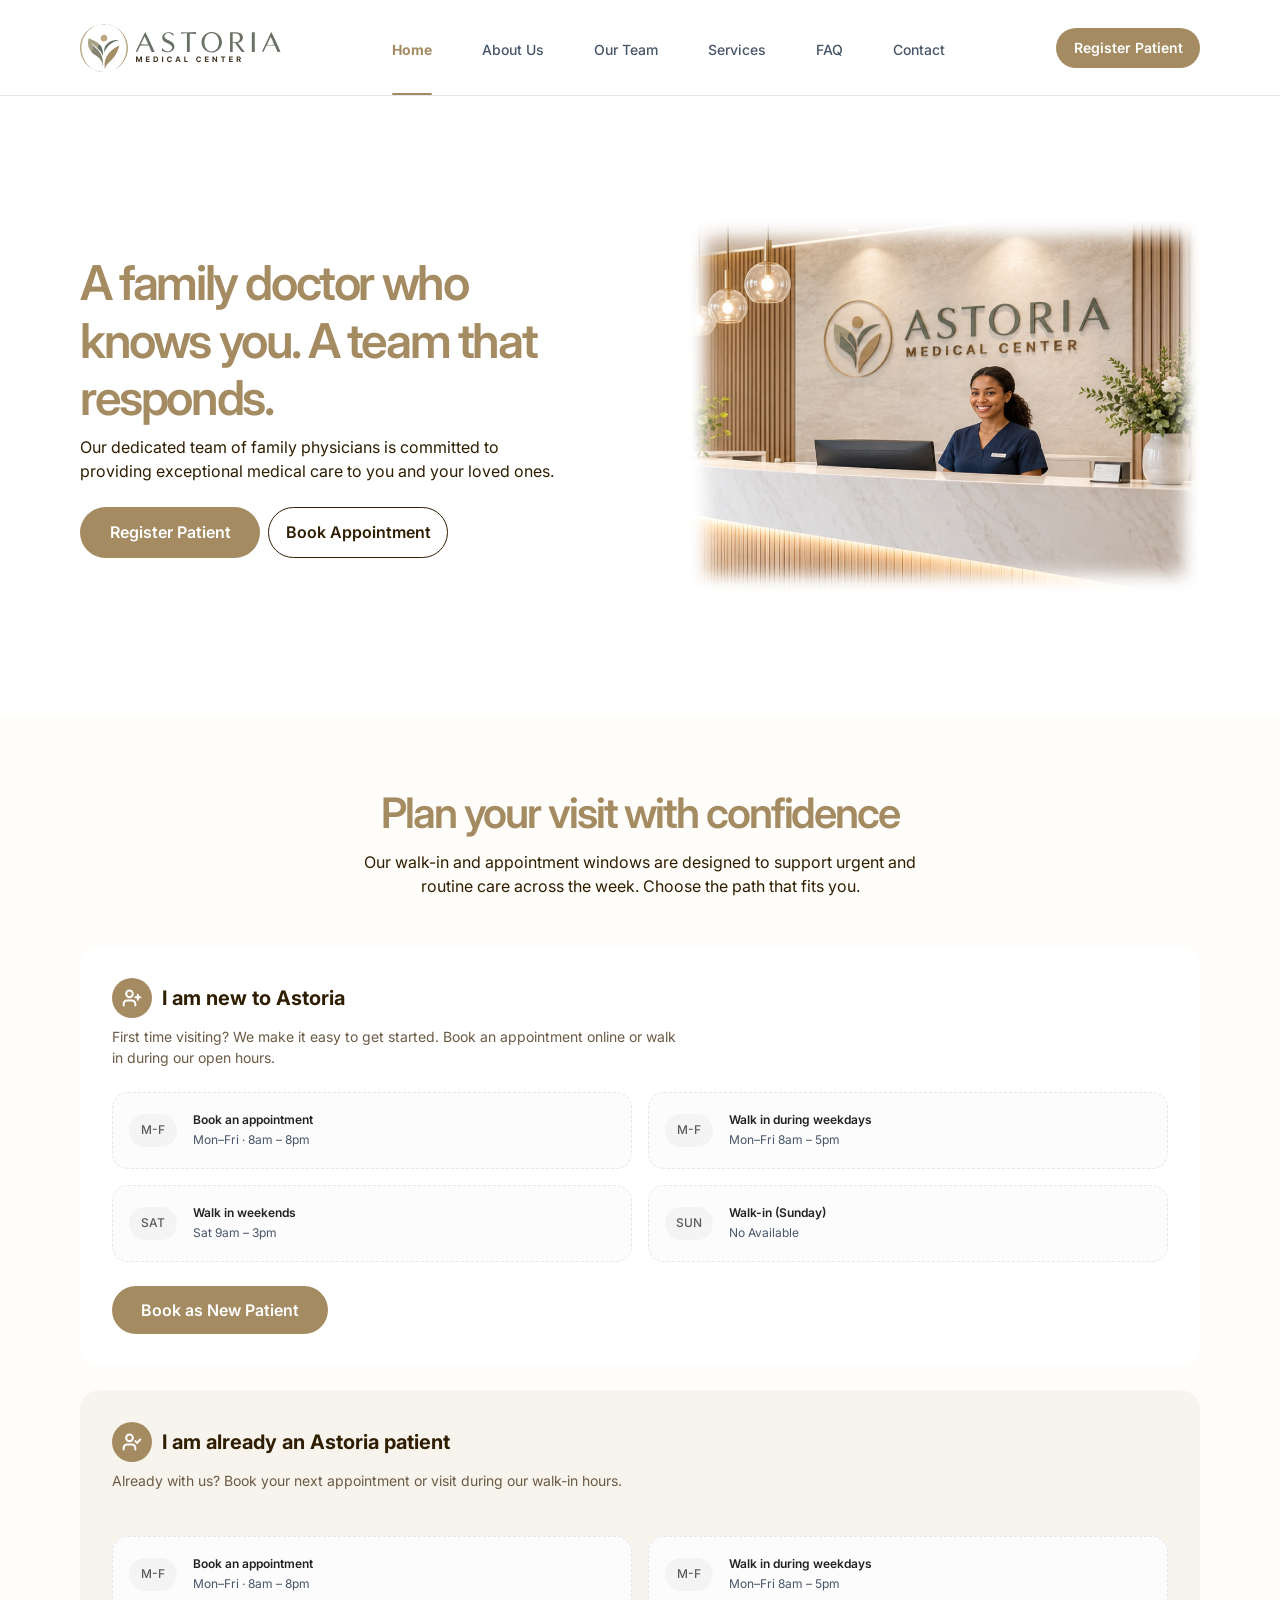
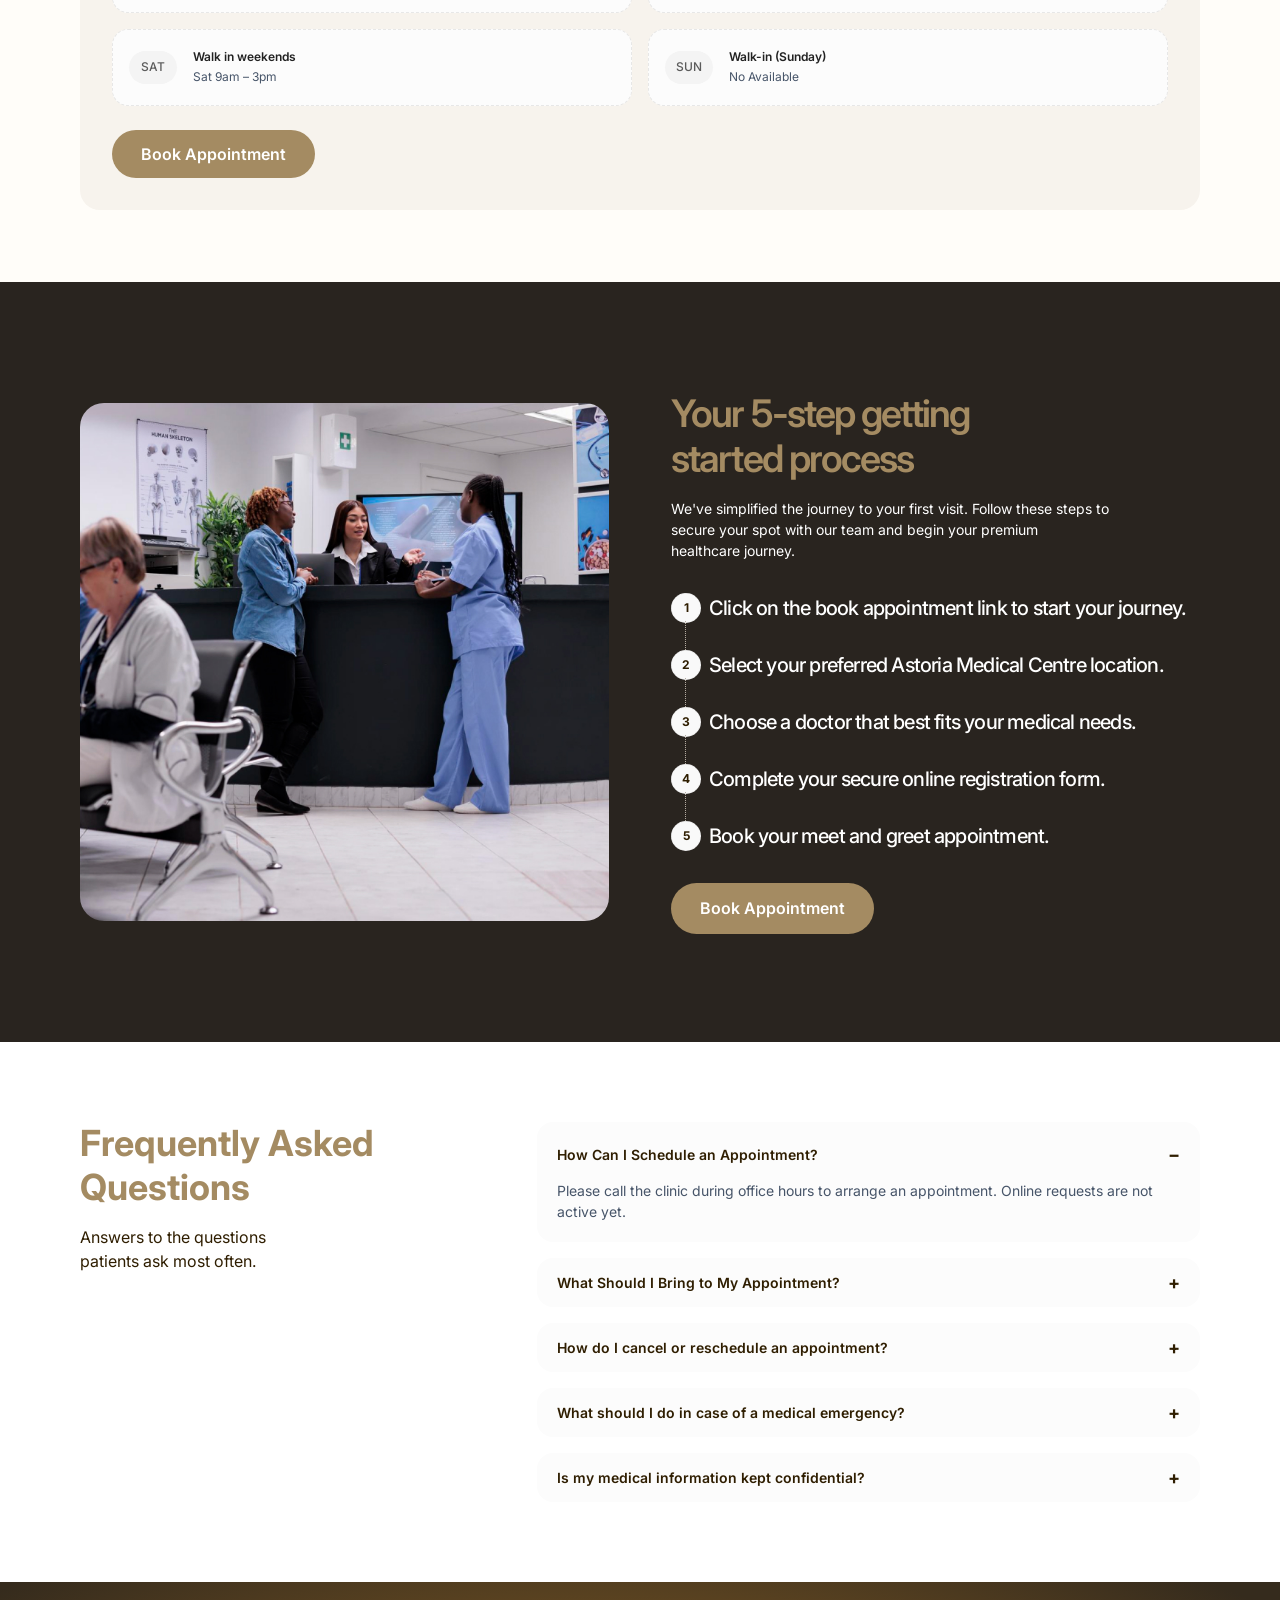
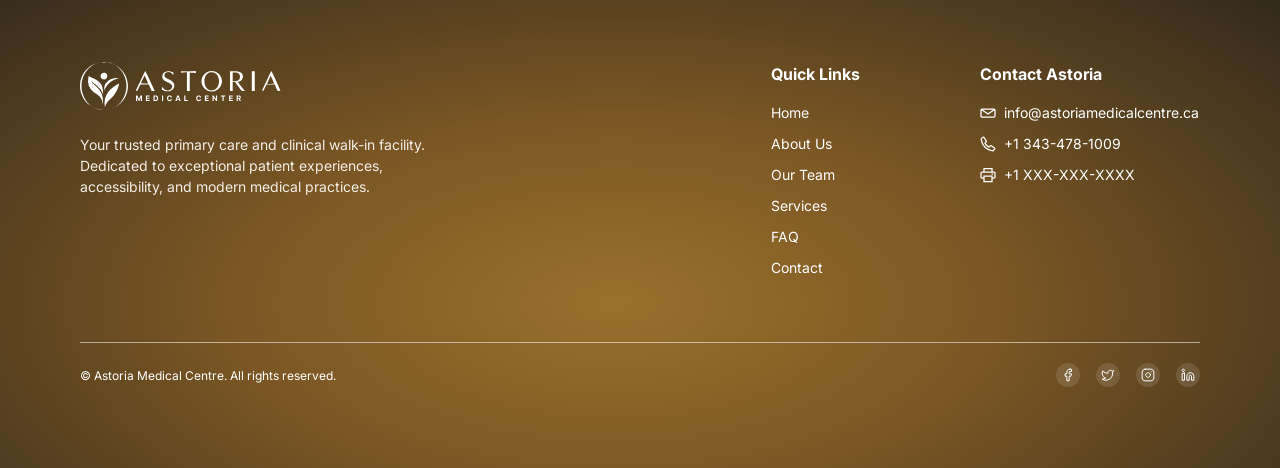
==== commit 2ecdf36f: "Use supplied reception image across screen sizes and remove doctor carousel clipping" ====
--- a/index.html
+++ b/index.html
@@ -7,7 +7,7 @@
   <link rel="icon" type="image/svg+xml" href="assets/astoria-logo-icon.svg">
   <link rel="preconnect" href="https://fonts.googleapis.com"><link rel="preconnect" href="https://fonts.gstatic.com" crossorigin>
   <link href="https://fonts.googleapis.com/css2?family=Inter:wght@400;500;600;700&display=swap" rel="stylesheet">
-  <link rel="stylesheet" href="styles.css?v=20261008home2"><script src="app.js?v=20261008home" defer></script>
+  <link rel="stylesheet" href="styles.css?v=20261008unclipped"><script src="app.js?v=20261008unclipped" defer></script>
 </head>
 <body data-page="home">
   <a class="skip-link" href="#main-content">Skip to content</a><div id="site-header"></div>
@@ -17,7 +17,7 @@
         <h1>A family doctor who knows you. A team that responds.</h1>
         <div class="home-hero-aside"><p>Our dedicated team of family physicians is committed to providing exceptional medical care to you and your loved ones.</p><div class="button-row"><button class="button button-primary" type="button" data-booking data-booking-mode="new">Register Patient</button><button class="button button-outline" type="button" data-booking>Book Appointment</button></div></div>
       </div>
-      <picture class="hero-reception"><source media="(max-width: 700px)" srcset="assets/hero-reception-mobile.webp"><img src="assets/hero-reception-desktop.webp" alt="Astoria Medical Centre reception with a staff member ready to welcome patients"></picture>
+      <picture class="hero-reception"><img src="assets/hero-reception.webp" width="1911" height="1407" alt="Astoria Medical Centre reception with a staff member ready to welcome patients"></picture>
     </div></section>
     <section class="home-hours" id="hours"><div class="container">
       <div class="hours-intro"><h2>Plan your visit with confidence</h2><p>Our walk-in and appointment windows are designed to support urgent and routine care across the week. Choose the path that fits you.</p></div>
@@ -59,3 +59,4 @@
     </div></section>
   </main><div id="site-footer"></div><div id="booking-panel"></div>
 </body></html>
+
--- a/styles.css
+++ b/styles.css
@@ -412,8 +412,8 @@
 .home-hero-aside{width:492px;max-width:100%;padding:0;gap:24px}
 .home-hero-aside p{font-size:16px;line-height:1.5;color:var(--ink)}
 .home-hero .button-row .button{width:180px}
-.hero-reception{display:block;position:relative;width:598px;height:466px;max-width:100%}
-.hero-reception img{position:absolute;left:-16px;top:0;width:639px;max-width:none;height:468px;object-fit:contain}
+.hero-reception{display:block;width:598px;max-width:100%}
+.hero-reception img{width:100%;height:auto;object-fit:contain}
 .home-hours{background:#fffdf9;padding:72px 0}
 .home-hours .hours-intro{align-items:center;text-align:center;gap:12px;max-width:560px;margin:0 auto 48px;display:flex}
 .home-hours .hours-intro h2{font-size:42px;line-height:1.2;letter-spacing:-.05em;font-weight:600;white-space:nowrap;margin:0}
@@ -478,13 +478,20 @@
 .doctor-selection-header{display:flex;align-items:center;justify-content:space-between;gap:10px}
 .doctor-selection-header strong{font-size:14px;color:var(--gold)}
 .doctor-clinic-tag{background:#e0f2fe;color:#1e3a8a;border-radius:100px;padding:6px 14px;font-size:12px;white-space:nowrap}
-.booking-doctor-roster{display:flex;gap:8px;overflow-x:auto;scroll-snap-type:x mandatory;padding-bottom:4px;scrollbar-width:thin}
-.booking-doctor{flex:none;width:220px;display:flex;flex-direction:column;align-items:stretch;gap:12px;padding:10px;border:2px solid #e2e8f0;border-radius:24px;background:#fff;text-align:left;scroll-snap-align:start}
+.booking-doctor-roster{display:grid;grid-template-columns:repeat(2,minmax(0,1fr));width:100%;min-width:0;gap:12px;overflow:visible;padding:0}
+.booking-doctor{min-width:0;display:flex;flex-direction:column;align-items:stretch;gap:12px;padding:10px;border:2px solid #e2e8f0;border-radius:24px;background:#fff;text-align:left}
+.booking-doctor[hidden]{display:none}
+.doctor-carousel-controls{display:flex;align-items:center;justify-content:center;flex-wrap:wrap;gap:12px}
+.doctor-carousel-controls[hidden]{display:none}
+.doctor-carousel-controls button{min-height:44px;padding:8px 14px;border:1px solid #e2e8f0;border-radius:100px;background:#fff;color:var(--ink);font-size:14px}
+.doctor-carousel-controls button:hover:not(:disabled){border-color:var(--gold)}
+.doctor-carousel-controls button:disabled{opacity:.45;cursor:default}
+.doctor-page-status{font-size:14px;color:var(--slate)}
 .booking-doctor:hover,.booking-doctor[aria-pressed="true"]{border-color:var(--gold)}
 .booking-doctor-photo{height:160px;width:100%;border-radius:16px;background:#f6f6f6}
 .booking-doctor-name{font-size:16px;line-height:1.4;font-weight:700;color:#533400}
 .booking-doctor-credentials{font-size:12px;line-height:1.4;color:var(--slate);min-height:17px}
-.booking-doctor-status{display:flex;align-items:center;gap:6px;margin-top:auto;font-size:12px}
+.booking-doctor-status{display:flex;flex-wrap:wrap;align-items:center;gap:6px;margin-top:auto;font-size:12px}
 .booking-doctor-status .status-badge{margin:0}
 .booking-doctor-selected{margin-left:auto;border-radius:100px;background:var(--gold);color:#fff;padding:4px 8px;font-size:10px;font-weight:600}
 .booking-doctor:not([aria-pressed="true"]) .booking-doctor-selected{display:none}
@@ -505,8 +512,7 @@
 @media(max-width:1100px) and (min-width:701px){
   .home-hero-layout{grid-template-columns:minmax(0,1fr) minmax(0,46%);gap:28px}
   .home-hero h1{font-size:clamp(36px,4vw,48px)}
-  .hero-reception{width:100%;height:auto;aspect-ratio:598/466}
-  .hero-reception img{width:110%;height:auto;left:-3%}
+  .hero-reception{width:100%}
   .visit-cards{grid-template-columns:1fr}
   .visit-card{min-height:0}
   .visit-times .hours-card strong{overflow:visible}
@@ -523,8 +529,7 @@
   .home-hero .button-row .button{width:100%}
   .home-hero .button-row .button:first-child{height:54px}
   .home-hero .button-row .button:last-child{height:57px}
-  .hero-reception{width:100%;height:auto;aspect-ratio:342/201}
-  .hero-reception img{position:static;width:100%;height:100%;object-fit:contain}
+  .hero-reception{width:100%}
   .home-hours{padding:32px 0 116px}
   .home-hours .hours-intro{display:none}
   .visit-cards{grid-template-columns:1fr;gap:24px}
@@ -562,9 +567,11 @@
   .clinic-option-info{padding:10px}
   .clinic-option strong{font-size:12px}
   .clinic-option small{font-size:10px}
+  .booking-doctor-roster{grid-template-columns:minmax(0,1fr)}
   .form-fields{grid-template-columns:repeat(2,minmax(0,1fr));gap:16px}
   .form-fields label{min-width:0}
   .form-fields input{padding:10px;font-size:11px}
   .form-fields textarea{height:120px}
 }
 @media(prefers-reduced-motion:reduce){.hero-reception{animation:none}}
+
